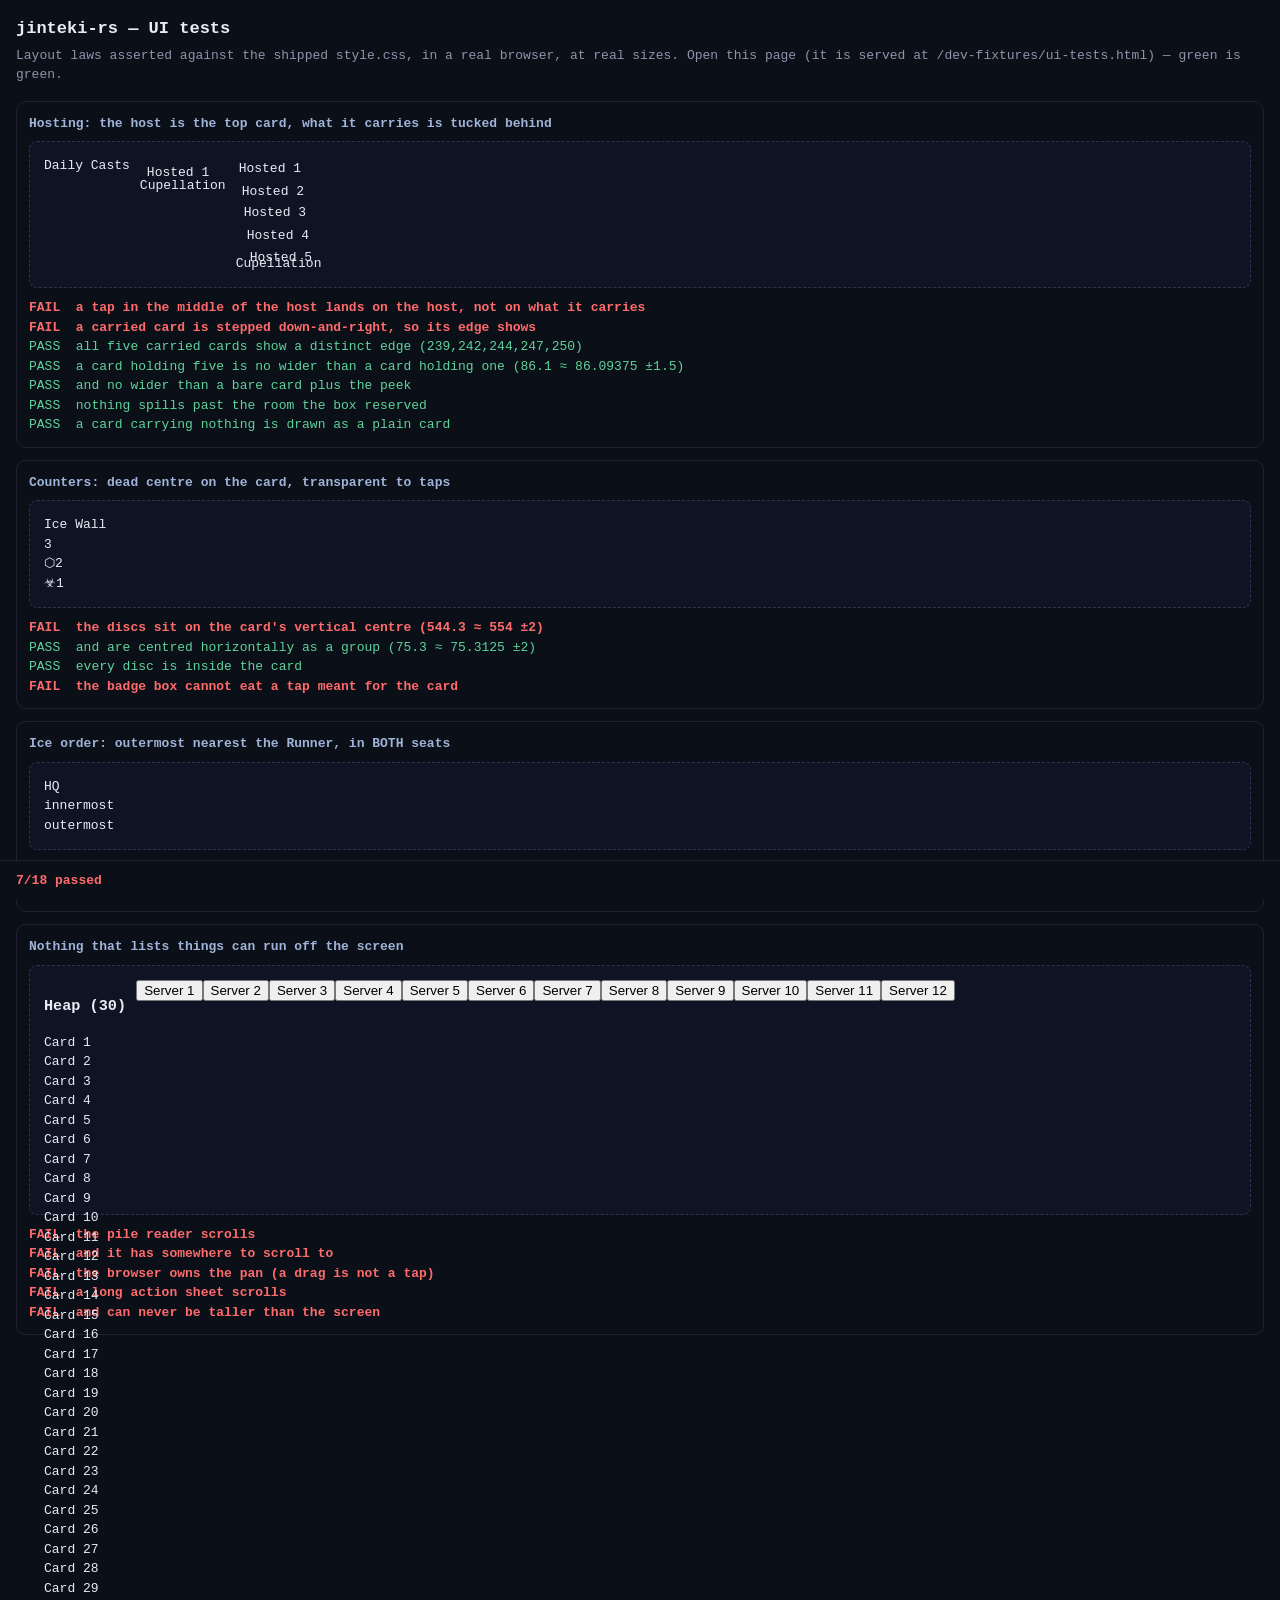
==== ui/dev-fixtures/ui-tests.html @ 5ee14957 "fix(ux): a hosted card is an Aura, and the UI gets tests that can fail HOSTING IS THE ATTACHMENT IDI" ====
<!doctype html>
<html lang="en">
<head>
<meta charset="utf-8">
<meta name="viewport" content="width=device-width, initial-scale=1">
<title>jinteki-rs — UI tests</title>
<!-- THE STYLESHEET UNDER TEST. Not a copy of it, not a description of it:
     the file the game ships, so a rule that changes changes this page. -->
<link rel="stylesheet" href="/style.css">
<style>
  body { font: 13px/1.5 ui-monospace, monospace; background: #0b0f18; color: #e8ecf5;
         margin: 0; padding: 16px 16px 60px; }
  h1 { font-size: 17px; margin: 0 0 4px; }
  .sub { color: #8b95ab; margin-bottom: 16px; }
  .case { border: 1px solid #223; border-radius: 10px; padding: 12px; margin: 12px 0; }
  .case h2 { font-size: 13px; margin: 0 0 8px; color: #9fb4d8; }
  .stage { position: relative; background: #0e1424; border: 1px dashed #2a3350;
           border-radius: 8px; padding: 14px; margin-bottom: 10px;
           display: flex; align-items: flex-start; gap: 10px; }
  .res { white-space: pre-wrap; }
  .pass { color: #5fd39b; } .fail { color: #ff6b6b; font-weight: 700; }
  #summary { position: fixed; left: 0; right: 0; bottom: 0; padding: 10px 16px;
             background: #0b0f18; border-top: 1px solid #223; font-weight: 700; }
</style>
</head>
<body>
<h1>jinteki-rs — UI tests</h1>
<div class="sub">Layout laws asserted against the shipped <code>style.css</code>, in a real
browser, at real sizes. Open this page (it is served at
<code>/dev-fixtures/ui-tests.html</code>) — green is green.</div>
<div id="cases"></div>
<div id="summary">running…</div>

<script>
/* ── the harness ────────────────────────────────────────────────────────
   Small on purpose. A UI law is a statement about GEOMETRY — what covers
   what, what is inside what, which way a stack runs — and the only honest
   way to check one is to lay the real markup out under the real stylesheet
   and measure it. No DOM stub can do that: a stub would be asserting my
   description of the CSS rather than the CSS. */
const results = [];
function suite(name, build, checks) {
  const wrap = document.createElement("div");
  wrap.className = "case";
  wrap.innerHTML = `<h2>${name}</h2><div class="stage"></div><div class="res"></div>`;
  document.getElementById("cases").appendChild(wrap);
  const stage = wrap.querySelector(".stage");
  const ctx = build(stage) || {};
  const out = [];
  const t = {
    ok(cond, msg) {
      results.push(!!cond);
      out.push(`${cond ? "PASS" : "FAIL"}  ${msg}`);
    },
    near(a, b, tol, msg) { t.ok(Math.abs(a - b) <= tol, `${msg} (${a.toFixed(1)} ≈ ${b} ±${tol})`); },
  };
  try { checks(t, ctx, stage); } catch (e) { t.ok(false, "threw: " + e.message); }
  wrap.querySelector(".res").innerHTML = out
    .map((l) => `<div class="${l.startsWith("PASS") ? "pass" : "fail"}">${l}</div>`).join("");
}
const rect = (e) => e.getBoundingClientRect();
const card = (cls, name) => {
  const d = document.createElement("div");
  d.className = "card" + (cls ? " " + cls : "");
  d.innerHTML = `<div class="cname">${name || "Card"}</div>`;
  return d;
};

/* ── 1. A card carrying cards is ONE footprint (CR 1.13.1) ───────────── */
suite("Hosting: the host is the top card, what it carries is tucked behind", (stage) => {
  const mk = (n) => {
    const box = document.createElement("div");
    box.className = "hosting";
    const stack = document.createElement("div");
    stack.className = "host-stack";
    const step = Math.min(7, 14 / n);
    for (let i = 0; i < n; i++) {
      const k = card("", "Hosted " + (i + 1));
      const d = Math.round((i + 1) * step);
      k.style.transform = `translate(${d}px, ${d}px)`;
      stack.appendChild(k);
    }
    box.appendChild(stack);
    box.appendChild(card("", "Cupellation"));
    box.style.setProperty("--peek", "14px");
    stage.appendChild(box);
    return box;
  };
  const bare = card("", "Daily Casts");
  stage.appendChild(bare);
  return { one: mk(1), five: mk(5), bare };
}, (t, c) => {
  const host = (box) => box.querySelector(":scope > .card");
  const kids = (box) => [...box.querySelectorAll(".host-stack .card")];

  // THE HOST IS THE TOP CARD — asserted the way a finger asks it, by
  // hit-testing the middle of the host. A z-index comparison would not do:
  // the carried cards inherit `auto` inside their own stacking context, so
  // the numbers say nothing about what a tap actually lands on.
  const h = rect(host(c.five)), k0 = rect(kids(c.five)[0]);
  const hit = document.elementFromPoint(h.x + h.width / 2, h.y + h.height / 2);
  t.ok(hit === host(c.five) || host(c.five).contains(hit),
    "a tap in the middle of the host lands on the host, not on what it carries");
  t.ok(k0.x > h.x && k0.y > h.y, "a carried card is stepped down-and-right, so its edge shows");

  // Every carried card shows an edge — none is perfectly hidden by another.
  const xs = kids(c.five).map((e) => Math.round(rect(e).x));
  t.ok(new Set(xs).size === xs.length, `all five carried cards show a distinct edge (${xs.join(",")})`);

  // ONE FOOTPRINT: five carried cards take no more room than one.
  const w1 = rect(c.one).width + parseFloat(getComputedStyle(c.one).marginRight);
  const w5 = rect(c.five).width + parseFloat(getComputedStyle(c.five).marginRight);
  t.near(w5, w1, 1.5, "a card holding five is no wider than a card holding one");
  t.ok(w5 <= rect(c.bare).width + 16, "and no wider than a bare card plus the peek");

  // The carried cards stay INSIDE the reserved box: nothing spills onto a
  // neighbour, which is what made the rig a wall of cards.
  const box = rect(c.five);
  const spill = kids(c.five).some((e) => rect(e).right > box.right + 15 || rect(e).bottom > box.bottom + 15);
  t.ok(!spill, "nothing spills past the room the box reserved");

  // A card carrying nothing gets no box at all.
  t.ok(!c.bare.closest(".hosting"), "a card carrying nothing is drawn as a plain card");
});

/* ── 2. Counters sit dead centre, and cannot eat a tap ───────────────── */
suite("Counters: dead centre on the card, transparent to taps", (stage) => {
  const c = card("", "Ice Wall");
  c.innerHTML += `<div class="badges tight">
    <div class="badge adv">3</div><div class="badge cred">⬡2</div><div class="badge vir">☣1</div></div>`;
  stage.appendChild(c);
  return { c };
}, (t, ctx) => {
  const cr = rect(ctx.c);
  const discs = [...ctx.c.querySelectorAll(".badge")].map(rect);
  const cx = cr.x + cr.width / 2, cy = cr.y + cr.height / 2;
  const mid = discs.map((d) => d.y + d.height / 2);
  t.near(Math.min(...mid), cy, 2, "the discs sit on the card's vertical centre");
  const spanL = Math.min(...discs.map((d) => d.x)), spanR = Math.max(...discs.map((d) => d.right));
  t.near((spanL + spanR) / 2, cx, 2, "and are centred horizontally as a group");
  t.ok(discs.every((d) => d.x >= cr.x && d.right <= cr.right && d.y >= cr.y && d.bottom <= cr.bottom),
    "every disc is inside the card");
  t.ok(getComputedStyle(ctx.c.querySelector(".badges")).pointerEvents === "none",
    "the badge box cannot eat a tap meant for the card");
});

/* ── 3. The ice stack turns around with its seat ─────────────────────── */
suite("Ice order: outermost nearest the Runner, in BOTH seats", (stage) => {
  const board = document.createElement("div");
  board.id = "board-probe";
  const srv = document.createElement("div");
  srv.className = "server";
  srv.innerHTML = `<div class="sname">HQ</div><div class="ice-stack">
    <div class="ice-sliver">innermost</div><div class="ice-sliver">outermost</div></div>`;
  board.appendChild(srv);
  stage.appendChild(board);
  return { board, stack: srv.querySelector(".ice-stack") };
}, (t, c) => {
  // The rules the real board carries, applied to the probe by hand: the
  // page cannot host a second #board, so the two class hooks are asserted
  // through the same selectors the stylesheet writes.
  c.board.className = "";
  const runnerSeat = getComputedStyle(c.stack).flexDirection;
  const real = document.createElement("div");
  real.id = "board"; real.className = "flipped"; real.style.display = "none";
  const clone = c.stack.parentElement.cloneNode(true);
  real.appendChild(clone);
  document.body.appendChild(real);
  const corpSeat = getComputedStyle(clone.querySelector(".ice-stack")).flexDirection;
  real.remove();
  t.ok(runnerSeat === "column", `the Runner's seat runs innermost-first (${runnerSeat})`);
  t.ok(corpSeat === "column-reverse", `the Corp's seat turns it around (${corpSeat})`);
});

/* ── 4. Readers and sheets are bounded and scrollable ────────────────── */
suite("Nothing that lists things can run off the screen", (stage) => {
  const ov = document.createElement("div");
  ov.className = "zoom-overlay"; ov.style.position = "relative"; ov.style.inset = "auto";
  ov.style.height = "220px";
  const pile = document.createElement("div");
  pile.className = "zoom-card pile";
  pile.innerHTML = "<h3>Heap (30)</h3>" +
    Array.from({ length: 30 }, (_, i) => `<div class="pilerow"><span class="pilename">Card ${i + 1}</span></div>`).join("");
  ov.appendChild(pile);
  stage.appendChild(ov);
  const sheet = document.createElement("div");
  sheet.className = "action-sheet"; sheet.style.position = "relative";
  sheet.innerHTML = Array.from({ length: 12 }, (_, i) => `<button class="chip">Server ${i + 1}</button>`).join("");
  stage.appendChild(sheet);
  return { pile, sheet };
}, (t, c) => {
  t.ok(getComputedStyle(c.pile).overflowY === "auto", "the pile reader scrolls");
  t.ok(c.pile.scrollHeight > c.pile.clientHeight, "and it has somewhere to scroll to");
  t.ok(getComputedStyle(c.pile).touchAction === "pan-y", "the browser owns the pan (a drag is not a tap)");
  t.ok(getComputedStyle(c.sheet).overflowY === "auto", "a long action sheet scrolls");
  t.ok(parseFloat(getComputedStyle(c.sheet).maxHeight) <= window.innerHeight,
    "and can never be taller than the screen");
});

const passed = results.filter(Boolean).length;
const el = document.getElementById("summary");
el.textContent = `${passed}/${results.length} passed`;
el.className = passed === results.length ? "pass" : "fail";
</script>
</body>
</html>
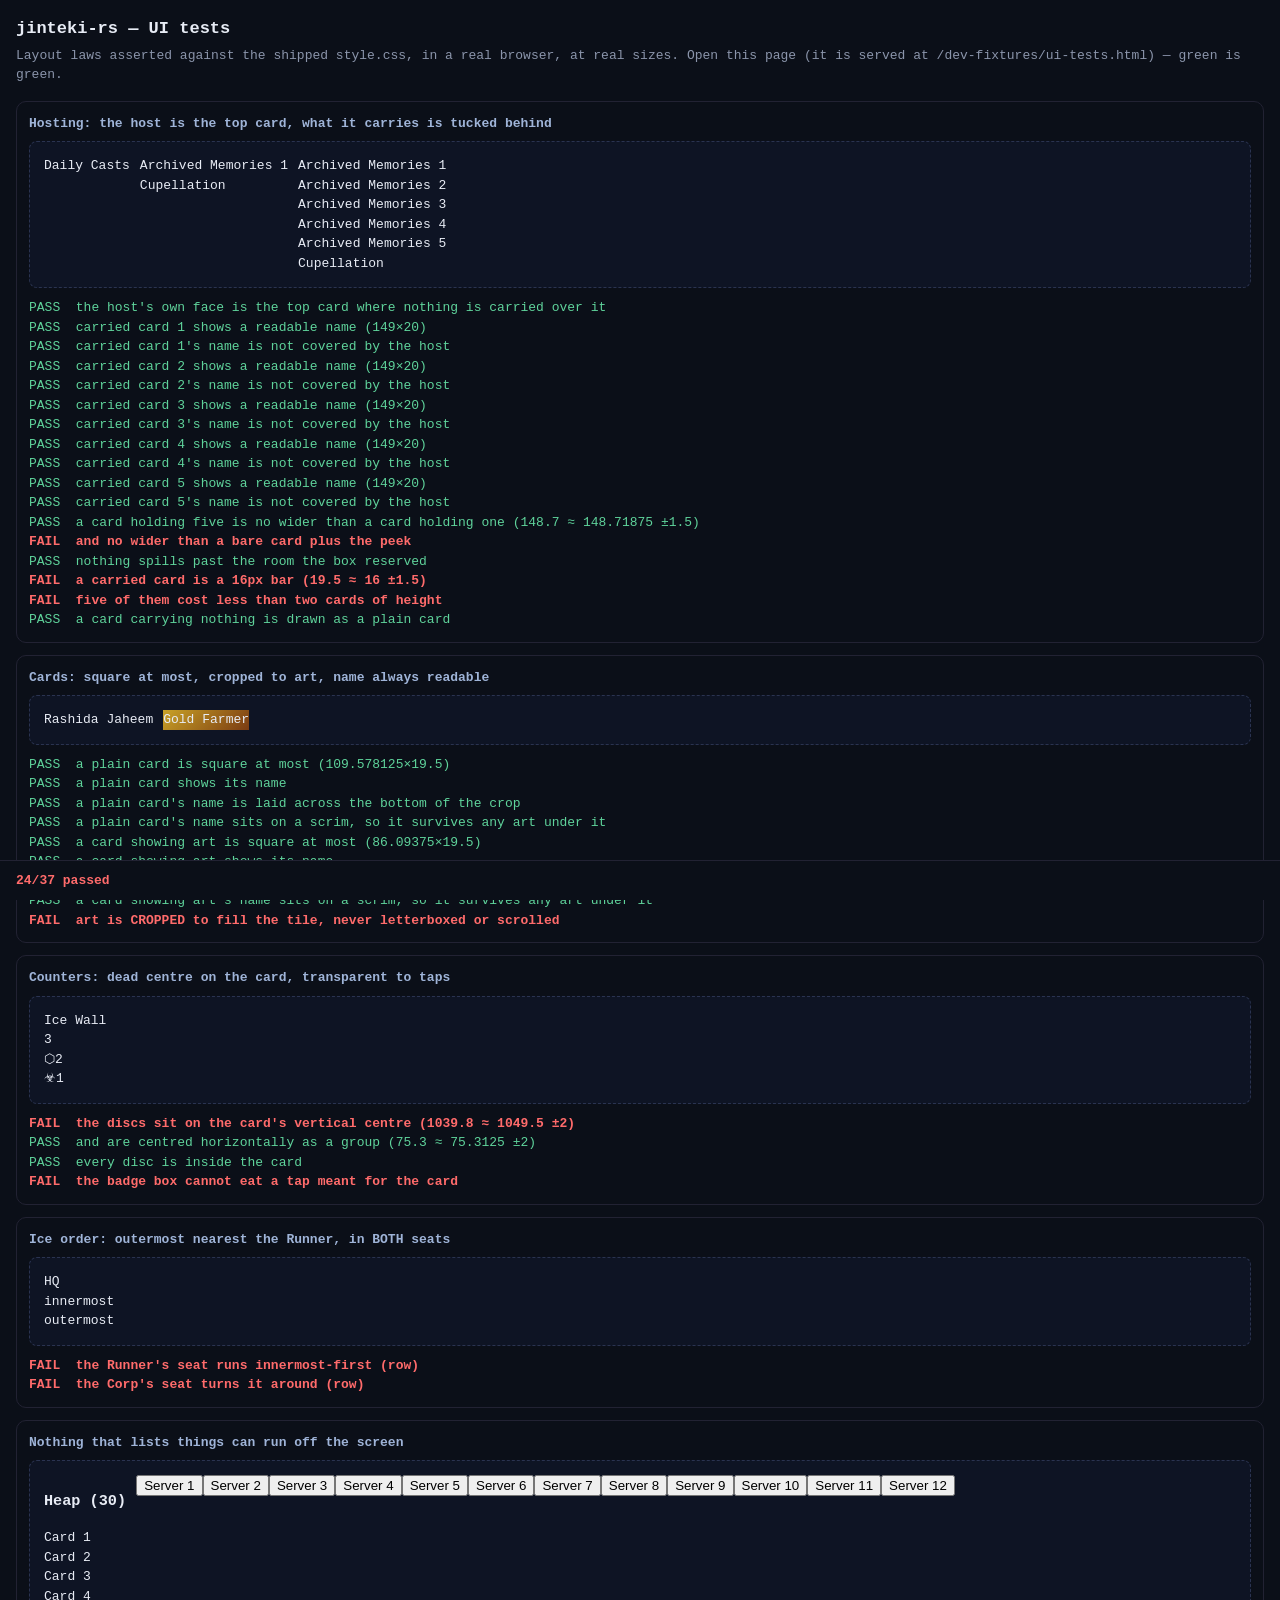
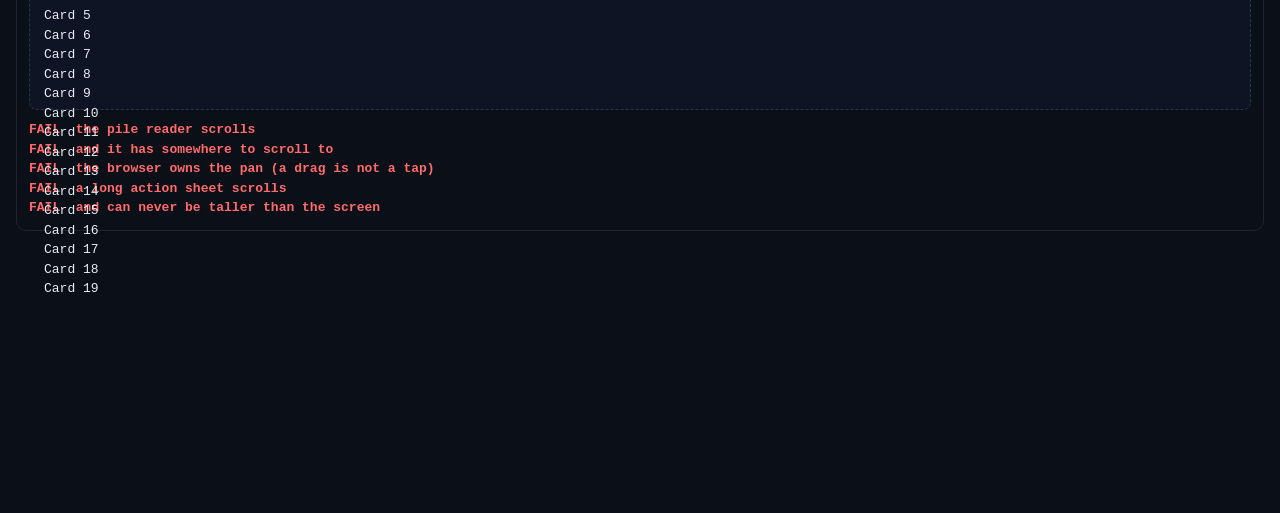
==== commit f843fb4a: "fix(ux): a tabled card is a square of art with its name on it THE PORTRAIT CARD IS THE SHAPE A CARD " ====
--- a/ui/dev-fixtures/ui-tests.html
+++ b/ui/dev-fixtures/ui-tests.html
@@ -5,11 +5,25 @@
 <meta name="viewport" content="width=device-width, initial-scale=1">
 <title>jinteki-rs — UI tests</title>
 <!-- THE STYLESHEET UNDER TEST. Not a copy of it, not a description of it:
-     the file the game ships, so a rule that changes changes this page. -->
-<link rel="stylesheet" href="/style.css">
+     the file the game ships, so a rule that changes changes this page.
+
+     CACHE-BUSTED, because the first time this page was opened in anger it
+     was scored against a stylesheet from an earlier deploy and reported
+     7/18 for rules that were already right: a test that can be served a
+     stale subject is a test that reports on the wrong thing. -->
+<script>
+  document.write('<link rel="stylesheet" href="/style.css?bust=' + Date.now() + '">');
+</script>
 <style>
+  /* THE PAGE SCROLLS. The stylesheet under test is the GAME's, and the game
+     deliberately pins `html, body { overflow: hidden }` — a board must never
+     scroll under a player's thumb. A test page is not a board: it is a long
+     document, and inheriting that rule made everything past the first screen
+     unreachable. Overridden loudly, and only here. */
+  html, body { overflow: auto !important; height: auto !important;
+               position: static !important; }
   body { font: 13px/1.5 ui-monospace, monospace; background: #0b0f18; color: #e8ecf5;
-         margin: 0; padding: 16px 16px 60px; }
+         margin: 0; padding: 16px 16px 60px; -webkit-overflow-scrolling: touch; }
   h1 { font-size: 17px; margin: 0 0 4px; }
   .sub { color: #8b95ab; margin-bottom: 16px; }
   .case { border: 1px solid #223; border-radius: 10px; padding: 12px; margin: 12px 0; }
@@ -39,7 +53,9 @@
    and measure it. No DOM stub can do that: a stub would be asserting my
    description of the CSS rather than the CSS. */
 const results = [];
-function suite(name, build, checks) {
+const suites = [];
+function suite(name, build, checks) { suites.push([name, build, checks]); }
+function runSuite(name, build, checks) {
   const wrap = document.createElement("div");
   wrap.className = "case";
   wrap.innerHTML = `<h2>${name}</h2><div class="stage"></div><div class="res"></div>`;
@@ -73,16 +89,12 @@
     box.className = "hosting";
     const stack = document.createElement("div");
     stack.className = "host-stack";
-    const step = Math.min(7, 14 / n);
-    for (let i = 0; i < n; i++) {
-      const k = card("", "Hosted " + (i + 1));
-      const d = Math.round((i + 1) * step);
-      k.style.transform = `translate(${d}px, ${d}px)`;
-      stack.appendChild(k);
-    }
+    const PEEK = 8, CHIP = 16, H = 64;
+    for (let i = 0; i < n; i++) stack.appendChild(card("", "Archived Memories " + (i + 1)));
     box.appendChild(stack);
     box.appendChild(card("", "Cupellation"));
-    box.style.setProperty("--peek", "14px");
+    const inside = Math.round(H * 0.66) - 2;
+    box.style.setProperty("--peek", Math.max(PEEK, n * (CHIP + 1) - inside + 2) + "px");
     stage.appendChild(box);
     return box;
   };
@@ -97,30 +109,78 @@
   // hit-testing the middle of the host. A z-index comparison would not do:
   // the carried cards inherit `auto` inside their own stacking context, so
   // the numbers say nothing about what a tap actually lands on.
-  const h = rect(host(c.five)), k0 = rect(kids(c.five)[0]);
-  const hit = document.elementFromPoint(h.x + h.width / 2, h.y + h.height / 2);
+  const h = rect(host(c.five));
+  const hit = document.elementFromPoint(h.x + h.width / 2, h.y + 4);
   t.ok(hit === host(c.five) || host(c.five).contains(hit),
-    "a tap in the middle of the host lands on the host, not on what it carries");
-  t.ok(k0.x > h.x && k0.y > h.y, "a carried card is stepped down-and-right, so its edge shows");
-
-  // Every carried card shows an edge — none is perfectly hidden by another.
-  const xs = kids(c.five).map((e) => Math.round(rect(e).x));
-  t.ok(new Set(xs).size === xs.length, `all five carried cards show a distinct edge (${xs.join(",")})`);
-
-  // ONE FOOTPRINT: five carried cards take no more room than one.
+    "the host's own face is the top card where nothing is carried over it");
+
+  // EVERY CARRIED CARD SAYS WHAT IT IS. The previous version of this test
+  // asked only whether an EDGE showed, and passed a layout where five
+  // carried cards were five anonymous slivers — you could see that something
+  // was there and never learn what. An edge is not an answer; a NAME is.
+  kids(c.five).forEach((k, i) => {
+    const name = k.querySelector(".cname");
+    const nr = rect(name), kr = rect(k);
+    const cs = getComputedStyle(name);
+    const visible = cs.visibility === "visible" && cs.display !== "none" &&
+      nr.width >= 24 && nr.height >= 7;
+    t.ok(visible, `carried card ${i + 1} shows a readable name (${Math.round(nr.width)}×${Math.round(nr.height)})`);
+    // …and shows it OVER the host, not behind it: the point on the board
+    // where that name is drawn must belong to that card.
+    const at = document.elementFromPoint(nr.x + nr.width / 2, nr.y + nr.height / 2);
+    t.ok(at === name || k.contains(at), `carried card ${i + 1}'s name is not covered by the host`);
+  });
+
+  // ONE COLUMN OF BOARD, whatever it is carrying: a host never grows WIDER,
+  // because the row it lives in is the axis that runs out first.
   const w1 = rect(c.one).width + parseFloat(getComputedStyle(c.one).marginRight);
   const w5 = rect(c.five).width + parseFloat(getComputedStyle(c.five).marginRight);
   t.near(w5, w1, 1.5, "a card holding five is no wider than a card holding one");
-  t.ok(w5 <= rect(c.bare).width + 16, "and no wider than a bare card plus the peek");
-
-  // The carried cards stay INSIDE the reserved box: nothing spills onto a
-  // neighbour, which is what made the rig a wall of cards.
-  const box = rect(c.five);
-  const spill = kids(c.five).some((e) => rect(e).right > box.right + 15 || rect(e).bottom > box.bottom + 15);
+  t.ok(w5 <= rect(c.bare).width + 12, "and no wider than a bare card plus the peek");
+
+  // What it carries stays inside the room the box RESERVED — the bars may
+  // run past the host's own square, but never onto the neighbour, because
+  // the margin was set aside for them before they were drawn.
+  const box = rect(c.five), mb = parseFloat(getComputedStyle(c.five).marginBottom);
+  const spill = kids(c.five).some((e) => rect(e).right > box.right + 1 || rect(e).bottom > box.bottom + mb + 1);
   t.ok(!spill, "nothing spills past the room the box reserved");
+
+  // A carried card is a BAR, not a card: one line tall, never a card's worth
+  // of board.
+  const kr = rect(kids(c.five)[0]);
+  t.near(kr.height, 16, 1.5, "a carried card is a 16px bar");
+  t.ok(kr.height * 5 < rect(host(c.five)).height * 1.6,
+    "five of them cost less than two cards of height");
 
   // A card carrying nothing gets no box at all.
   t.ok(!c.bare.closest(".hosting"), "a card carrying nothing is drawn as a plain card");
+});
+
+/* ── 1b. A tabled card is a square of art with its name on it ─────────── */
+suite("Cards: square at most, cropped to art, name always readable", (stage) => {
+  const plain = card("", "Rashida Jaheem");
+  const art = card("art", "Gold Farmer");
+  // A stand-in for the art: a flat colour is enough to prove the name is
+  // laid over something rather than replaced by it.
+  art.style.backgroundImage = "linear-gradient(135deg,#c9a227,#7a3b12)";
+  stage.appendChild(plain);
+  stage.appendChild(art);
+  return { plain, art };
+}, (t, c) => {
+  for (const [what, e] of [["a plain card", c.plain], ["a card showing art", c.art]]) {
+    const r = rect(e);
+    t.ok(r.height <= r.width + 0.5, `${what} is square at most (${r.width}×${r.height})`);
+    const name = e.querySelector(".cname");
+    const cs = getComputedStyle(name);
+    t.ok(cs.visibility === "visible" && cs.display !== "none", `${what} shows its name`);
+    const nr = rect(name);
+    t.ok(nr.width > r.width * 0.6 && nr.bottom <= r.bottom + 0.5,
+      `${what}'s name is laid across the bottom of the crop`);
+    t.ok(/gradient|rgba?\(/.test(cs.backgroundImage + cs.backgroundColor),
+      `${what}'s name sits on a scrim, so it survives any art under it`);
+  }
+  t.ok(getComputedStyle(c.art).backgroundSize === "cover",
+    "art is CROPPED to fill the tile, never letterboxed or scrolled");
 });
 
 /* ── 2. Counters sit dead centre, and cannot eat a tap ───────────────── */
@@ -197,10 +257,15 @@
     "and can never be taller than the screen");
 });
 
-const passed = results.filter(Boolean).length;
-const el = document.getElementById("summary");
-el.textContent = `${passed}/${results.length} passed`;
-el.className = passed === results.length ? "pass" : "fail";
+/* AFTER LOAD, never at parse time: the stylesheet is attached by script and
+   a measurement taken before it applies is a measurement of nothing. */
+window.addEventListener("load", () => {
+  suites.forEach(([n, b, c]) => runSuite(n, b, c));
+  const passed = results.filter(Boolean).length;
+  const el = document.getElementById("summary");
+  el.textContent = `${passed}/${results.length} passed`;
+  el.className = passed === results.length ? "pass" : "fail";
+});
 </script>
 </body>
 </html>
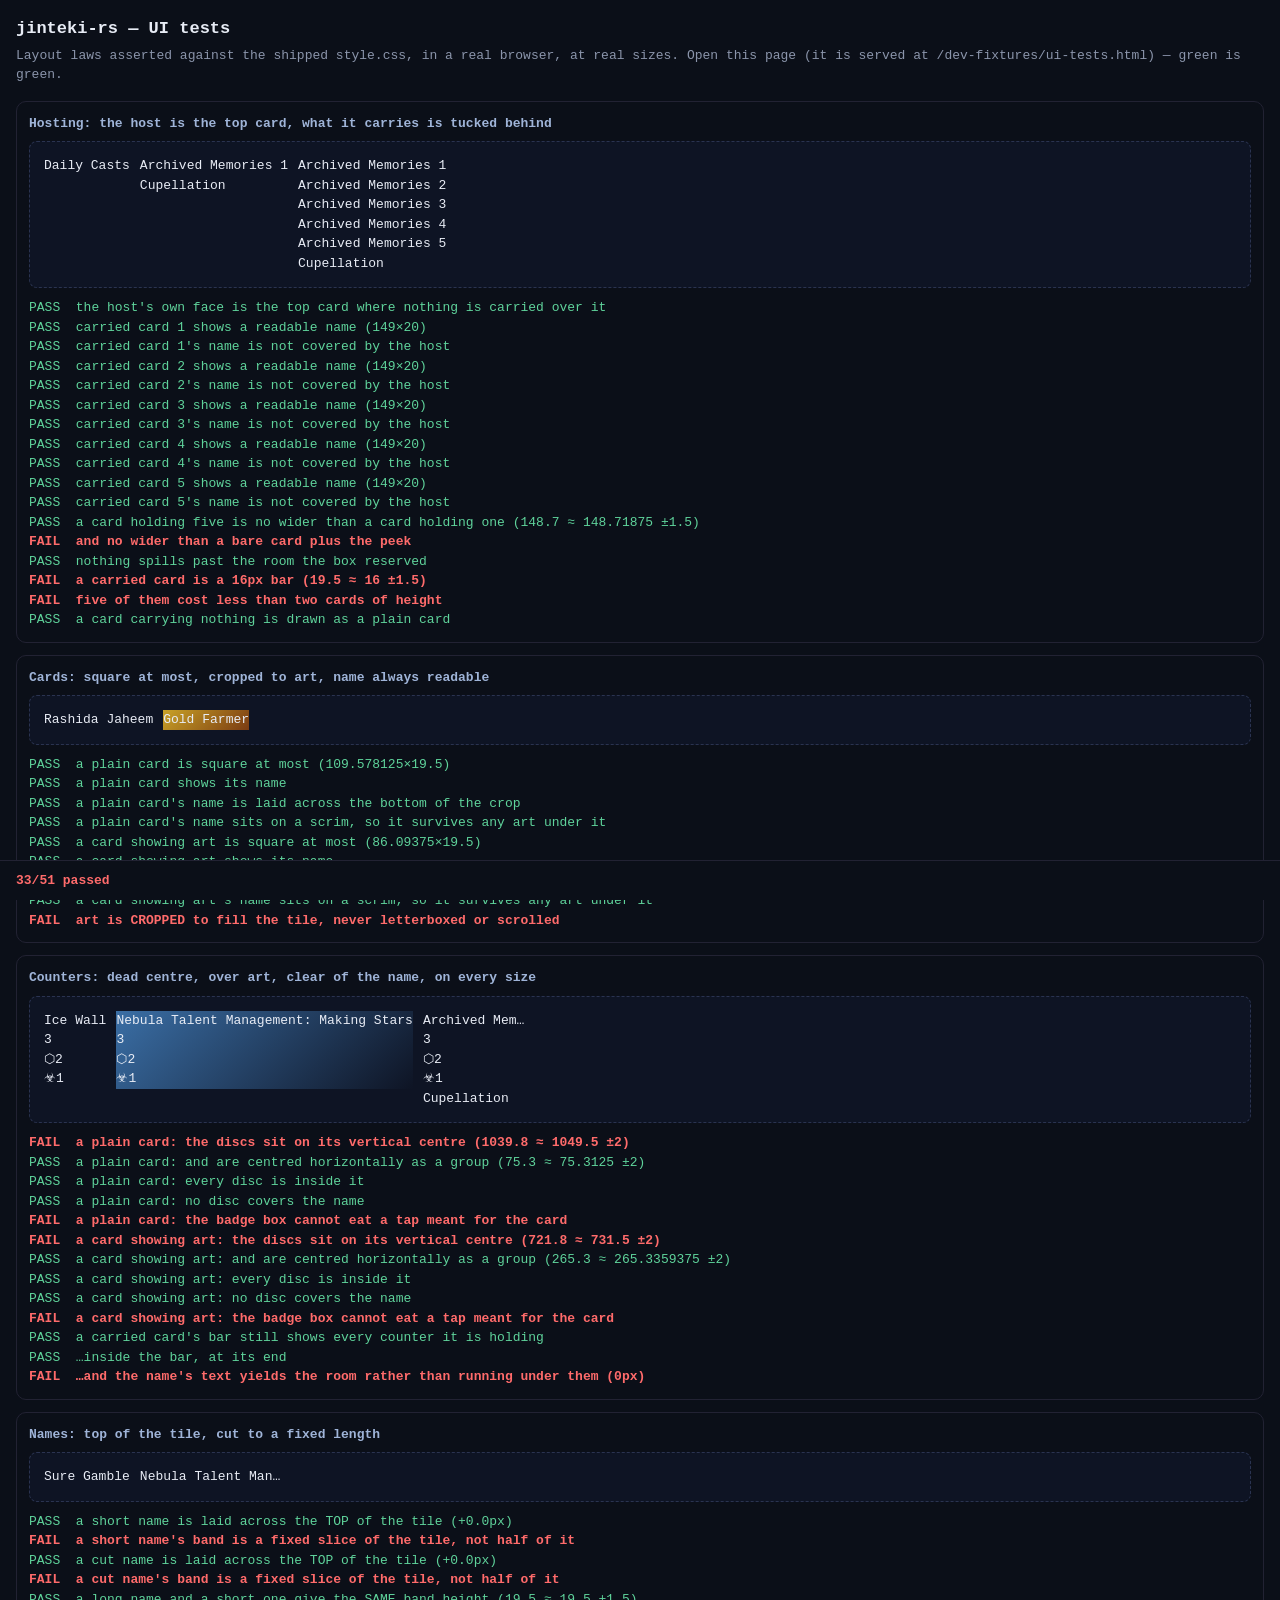
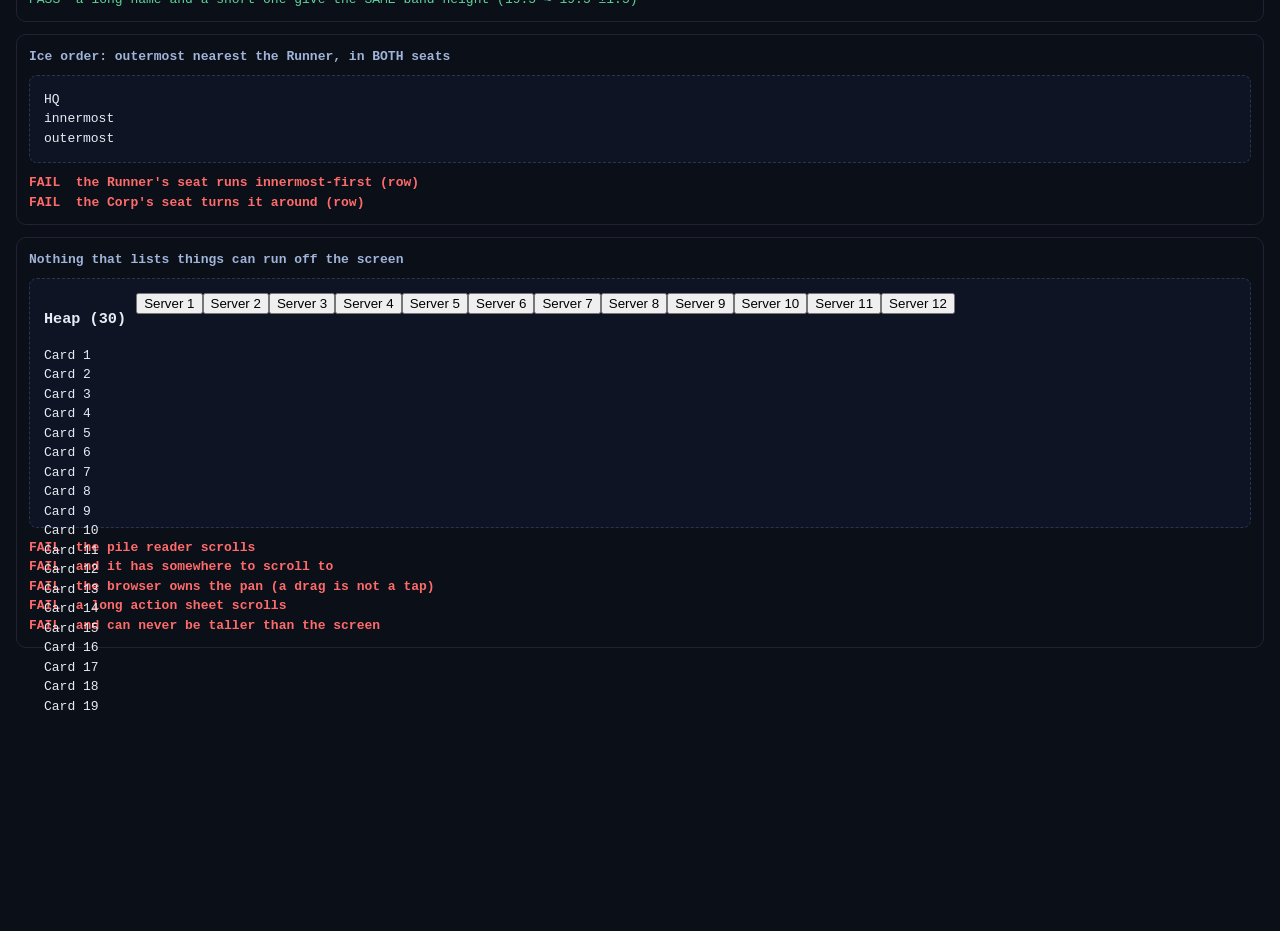
==== commit b9a9a07f: "fix(ux): the name goes on top and is cut to a fixed length, and counters survive every size THE NAME" ====
--- a/ui/dev-fixtures/ui-tests.html
+++ b/ui/dev-fixtures/ui-tests.html
@@ -75,6 +75,16 @@
     .map((l) => `<div class="${l.startsWith("PASS") ? "pass" : "fail"}">${l}</div>`).join("");
 }
 const rect = (e) => e.getBoundingClientRect();
+/* WHAT IS ACTUALLY DRAWN AT THIS POINT. `elementFromPoint` speaks viewport
+   coordinates and answers `null` for anything scrolled off screen — which,
+   on a page long enough to need scrolling, silently turned every hit-test
+   into a failure that looked like a layout bug. Scroll the subject into view
+   first, then ask. */
+function drawnAt(el, dx, dy) {
+  el.scrollIntoView({ block: "center", inline: "nearest" });
+  const r = el.getBoundingClientRect();
+  return document.elementFromPoint(r.x + dx, r.y + dy);
+}
 const card = (cls, name) => {
   const d = document.createElement("div");
   d.className = "card" + (cls ? " " + cls : "");
@@ -184,24 +194,73 @@
 });
 
 /* ── 2. Counters sit dead centre, and cannot eat a tap ───────────────── */
-suite("Counters: dead centre on the card, transparent to taps", (stage) => {
-  const c = card("", "Ice Wall");
-  c.innerHTML += `<div class="badges tight">
-    <div class="badge adv">3</div><div class="badge cred">⬡2</div><div class="badge vir">☣1</div></div>`;
-  stage.appendChild(c);
-  return { c };
+const BADGES = `<div class="badges tight">
+  <div class="badge adv">3</div><div class="badge cred">⬡2</div><div class="badge vir">☣1</div></div>`;
+suite("Counters: dead centre, over art, clear of the name, on every size", (stage) => {
+  const plain = card("", "Ice Wall");
+  plain.innerHTML += BADGES;
+  const art = card("art", "Nebula Talent Management: Making Stars");
+  art.style.backgroundImage = "linear-gradient(135deg,#3a6ea5,#0e1424)";
+  art.innerHTML += BADGES;
+  // The deepest truncation the board draws: a carried card's bar.
+  const box = document.createElement("div"); box.className = "hosting";
+  const stack = document.createElement("div"); stack.className = "host-stack";
+  const bar = card("", "Archived Mem…");
+  bar.innerHTML += BADGES;
+  bar.style.setProperty("--namepad", 3 * 12 + 4 + "px");   // what `hostBox` sets
+  stack.appendChild(bar);
+  box.appendChild(stack); box.appendChild(card("", "Cupellation"));
+  stage.appendChild(plain); stage.appendChild(art); stage.appendChild(box);
+  return { plain, art, bar };
 }, (t, ctx) => {
-  const cr = rect(ctx.c);
-  const discs = [...ctx.c.querySelectorAll(".badge")].map(rect);
-  const cx = cr.x + cr.width / 2, cy = cr.y + cr.height / 2;
-  const mid = discs.map((d) => d.y + d.height / 2);
-  t.near(Math.min(...mid), cy, 2, "the discs sit on the card's vertical centre");
-  const spanL = Math.min(...discs.map((d) => d.x)), spanR = Math.max(...discs.map((d) => d.right));
-  t.near((spanL + spanR) / 2, cx, 2, "and are centred horizontally as a group");
-  t.ok(discs.every((d) => d.x >= cr.x && d.right <= cr.right && d.y >= cr.y && d.bottom <= cr.bottom),
-    "every disc is inside the card");
-  t.ok(getComputedStyle(ctx.c.querySelector(".badges")).pointerEvents === "none",
-    "the badge box cannot eat a tap meant for the card");
+  for (const [what, e] of [["a plain card", ctx.plain], ["a card showing art", ctx.art]]) {
+    const cr = rect(e);
+    const discs = [...e.querySelectorAll(".badge")].map(rect);
+    const cx = cr.x + cr.width / 2, cy = cr.y + cr.height / 2;
+    t.near(discs[0].y + discs[0].height / 2, cy, 2, `${what}: the discs sit on its vertical centre`);
+    const spanL = Math.min(...discs.map((d) => d.x)), spanR = Math.max(...discs.map((d) => d.right));
+    t.near((spanL + spanR) / 2, cx, 2, `${what}: and are centred horizontally as a group`);
+    t.ok(discs.every((d) => d.x >= cr.x && d.right <= cr.right && d.y >= cr.y && d.bottom <= cr.bottom),
+      `${what}: every disc is inside it`);
+    // The two things that must both be readable at once, asserted the way a
+    // player reads them: hit-test the name, hit-test a disc.
+    const nameEl = e.querySelector(".cname");
+    const atName = drawnAt(nameEl, 6, 4);
+    t.ok(nameEl.contains(atName) || atName === nameEl, `${what}: no disc covers the name`);
+    t.ok(getComputedStyle(e.querySelector(".badges")).pointerEvents === "none",
+      `${what}: the badge box cannot eat a tap meant for the card`);
+  }
+  // …and on the bar, where they used to be dropped outright.
+  const br = rect(ctx.bar), bd = [...ctx.bar.querySelectorAll(".badge")].map(rect);
+  t.ok(bd.length === 3 && bd.every((d) => d.width > 4 && d.height > 4),
+    "a carried card's bar still shows every counter it is holding");
+  t.ok(bd.every((d) => d.right <= br.right + 0.5 && d.y >= br.y - 0.5 && d.bottom <= br.bottom + 0.5),
+    "…inside the bar, at its end");
+  // The name yields the room: its box still spans the bar (it is the scrim),
+  // but its TEXT stops short of the discs, which is what padding buys.
+  const pad = parseFloat(getComputedStyle(ctx.bar.querySelector(".cname")).paddingRight);
+  t.ok(pad >= Math.max(...bd.map((d) => d.right)) - Math.min(...bd.map((d) => d.x)),
+    `…and the name's text yields the room rather than running under them (${pad}px)`);
+});
+
+/* ── 2b. The name is at the top, and a fixed length ──────────────────── */
+suite("Names: top of the tile, cut to a fixed length", (stage) => {
+  const short = card("", "Sure Gamble");
+  const long = card("", "Nebula Talent Man…");   // what `tileName` produces
+  stage.appendChild(short); stage.appendChild(long);
+  return { short, long };
+}, (t, c) => {
+  for (const [what, e] of [["a short name", c.short], ["a cut name", c.long]]) {
+    const cr = rect(e), nr = rect(e.querySelector(".cname"));
+    // Inside the border, not outside it: an absolutely-positioned `top: 0`
+    // is the top of the padding box, so the card's own 1.5px border is the
+    // whole of the difference.
+    t.ok(nr.y - cr.y <= 3, `${what} is laid across the TOP of the tile (+${(nr.y - cr.y).toFixed(1)}px)`);
+    t.ok(nr.height <= cr.height * 0.42, `${what}'s band is a fixed slice of the tile, not half of it`);
+  }
+  t.near(rect(c.short.querySelector(".cname")).height,
+    rect(c.long.querySelector(".cname")).height, 1.5,
+    "a long name and a short one give the SAME band height");
 });
 
 /* ── 3. The ice stack turns around with its seat ─────────────────────── */
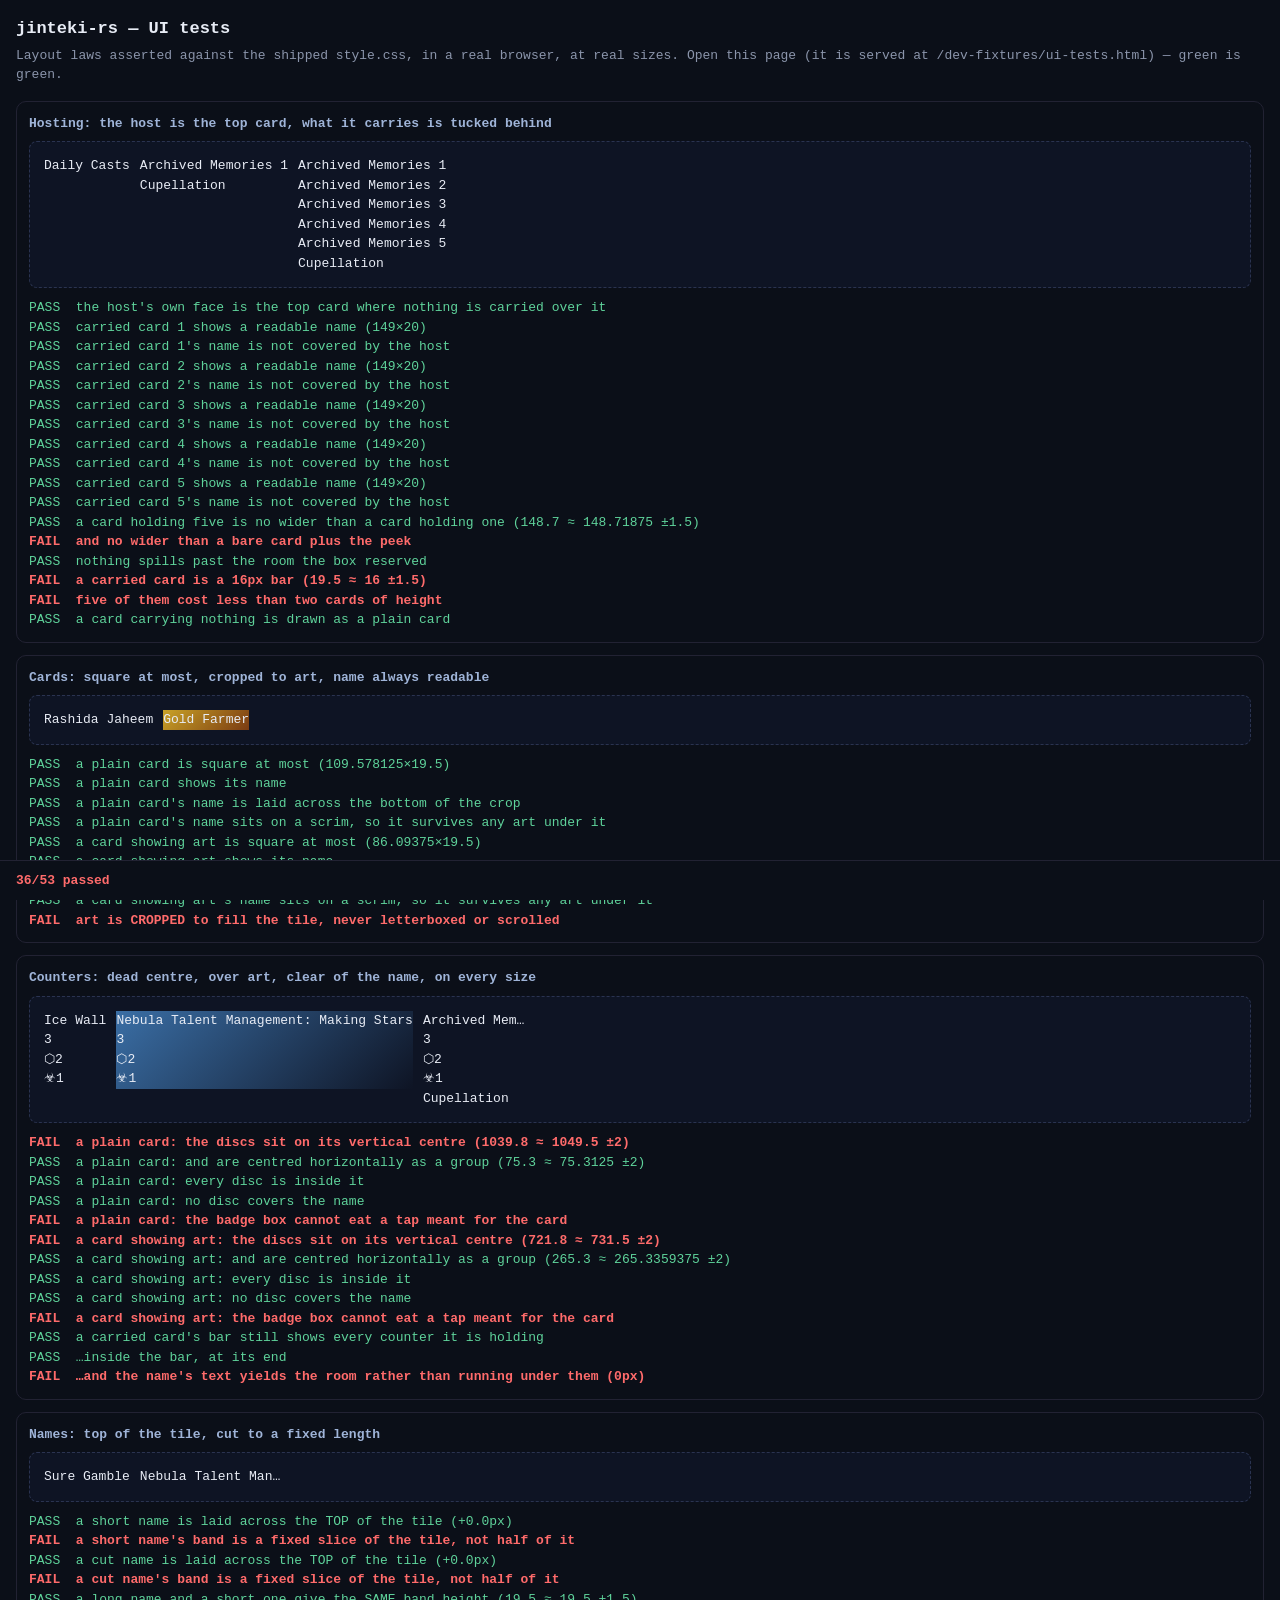
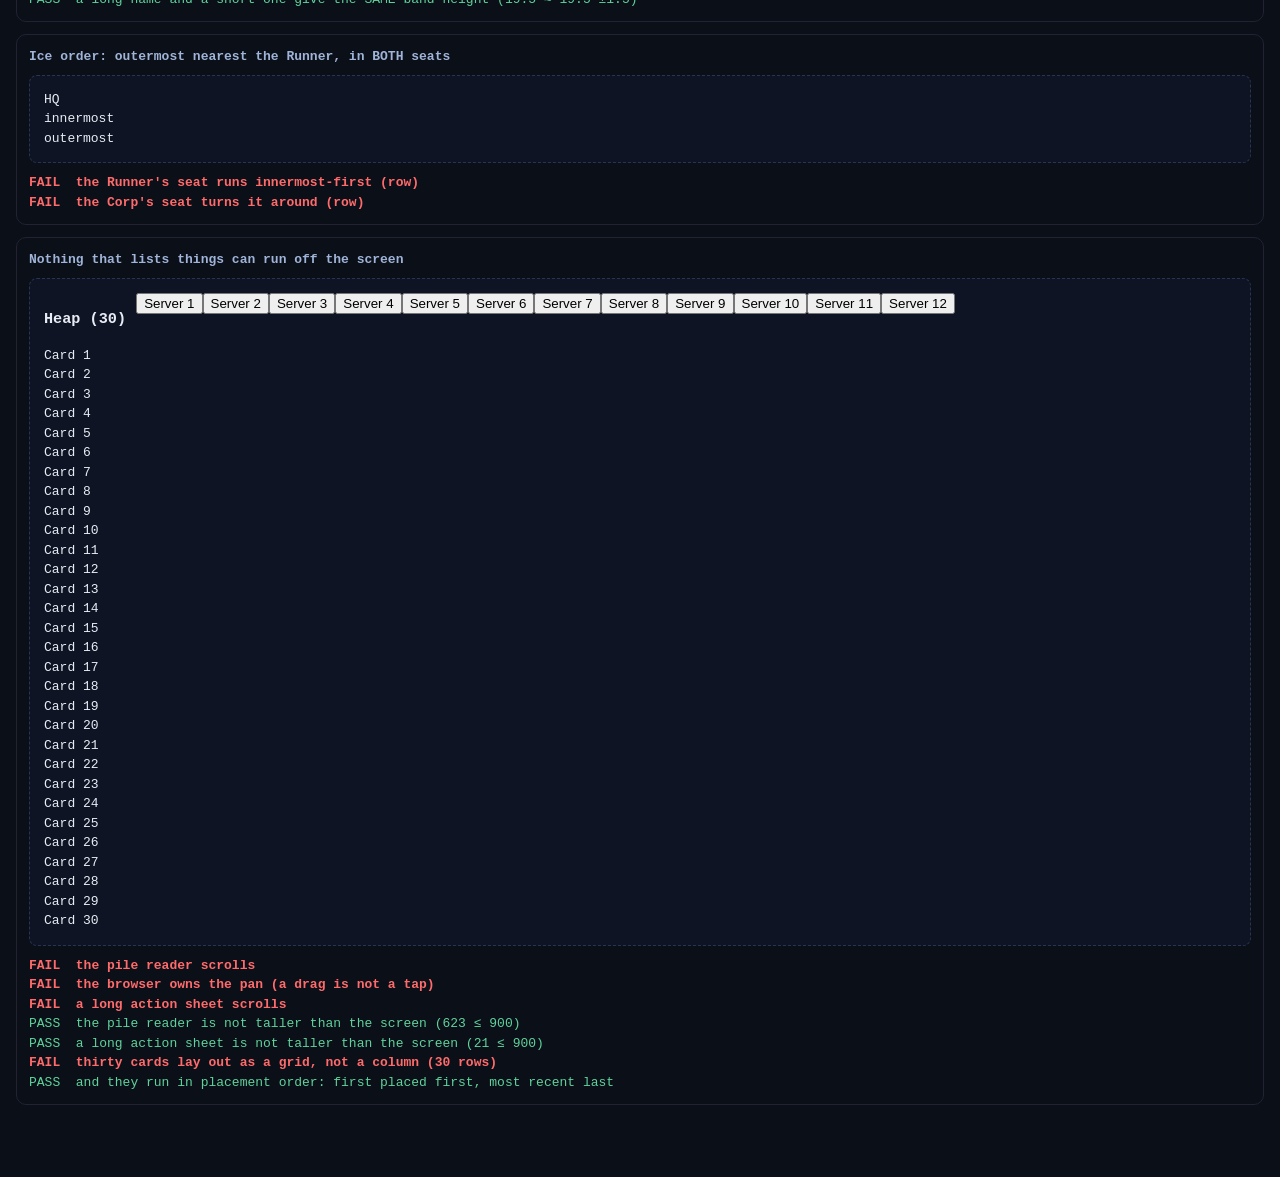
==== commit 7caef57a: "fix(ux): a pile is a grid of cards in the order they were placed A PILE WAS A LIST — one row per car" ====
--- a/ui/dev-fixtures/ui-tests.html
+++ b/ui/dev-fixtures/ui-tests.html
@@ -295,25 +295,41 @@
 suite("Nothing that lists things can run off the screen", (stage) => {
   const ov = document.createElement("div");
   ov.className = "zoom-overlay"; ov.style.position = "relative"; ov.style.inset = "auto";
-  ov.style.height = "220px";
   const pile = document.createElement("div");
   pile.className = "zoom-card pile";
-  pile.innerHTML = "<h3>Heap (30)</h3>" +
-    Array.from({ length: 30 }, (_, i) => `<div class="pilerow"><span class="pilename">Card ${i + 1}</span></div>`).join("");
+  const grid = `<div class="pilegrid">` +
+    Array.from({ length: 30 }, (_, i) => `<div class="pilecell">${
+      `<div class="card"><div class="cname">Card ${i + 1}</div></div>`}</div>`).join("") + `</div>`;
+  pile.innerHTML = "<h3>Heap (30)</h3>" + grid;
   ov.appendChild(pile);
   stage.appendChild(ov);
   const sheet = document.createElement("div");
   sheet.className = "action-sheet"; sheet.style.position = "relative";
   sheet.innerHTML = Array.from({ length: 12 }, (_, i) => `<button class="chip">Server ${i + 1}</button>`).join("");
   stage.appendChild(sheet);
-  return { pile, sheet };
+  return { pile, sheet, grid: pile.querySelector(".pilegrid") };
 }, (t, c) => {
   t.ok(getComputedStyle(c.pile).overflowY === "auto", "the pile reader scrolls");
-  t.ok(c.pile.scrollHeight > c.pile.clientHeight, "and it has somewhere to scroll to");
   t.ok(getComputedStyle(c.pile).touchAction === "pan-y", "the browser owns the pan (a drag is not a tap)");
   t.ok(getComputedStyle(c.sheet).overflowY === "auto", "a long action sheet scrolls");
-  t.ok(parseFloat(getComputedStyle(c.sheet).maxHeight) <= window.innerHeight,
-    "and can never be taller than the screen");
+
+  // MEASURED, NOT DECLARED. This used to read `max-height` off the computed
+  // style and call that "never taller than the screen" — a property is not a
+  // box, and the assertion passed while the thing on screen ran off the
+  // bottom of it. Both are now asked the only question that matters: how
+  // tall are you, actually?
+  for (const [what, e] of [["the pile reader", c.pile], ["a long action sheet", c.sheet]]) {
+    t.ok(rect(e).height <= window.innerHeight,
+      `${what} is not taller than the screen (${Math.round(rect(e).height)} ≤ ${window.innerHeight})`);
+  }
+
+  // A PILE IS A GRID, not a column: thirty cards must not be thirty rows.
+  const cells = [...c.grid.querySelectorAll(".pilecell")].map(rect);
+  const rows = new Set(cells.map((r) => Math.round(r.y)));
+  t.ok(cells.length === 30 && rows.size < 30 / 2,
+    `thirty cards lay out as a grid, not a column (${rows.size} rows)`);
+  t.ok(cells[0].y < cells[cells.length - 1].y || cells[0].x < cells[cells.length - 1].x,
+    "and they run in placement order: first placed first, most recent last");
 });
 
 /* AFTER LOAD, never at parse time: the stylesheet is attached by script and
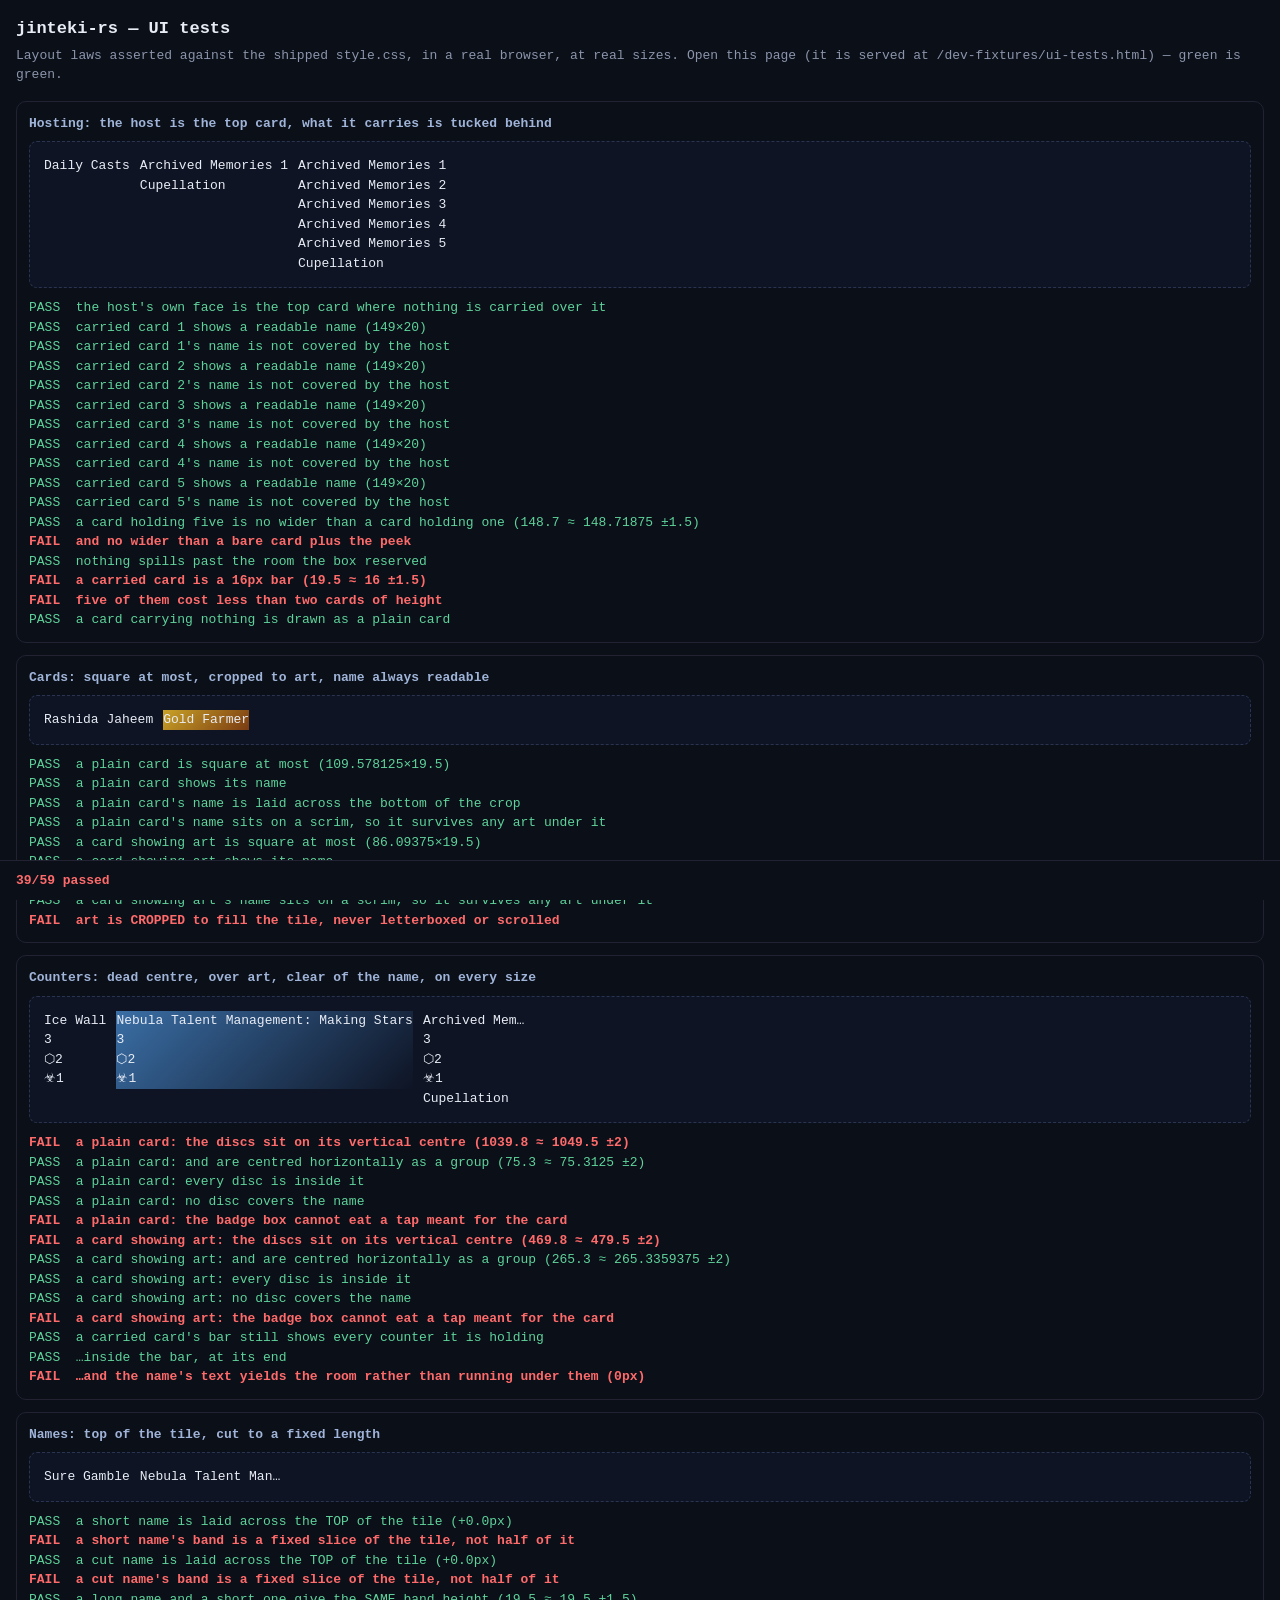
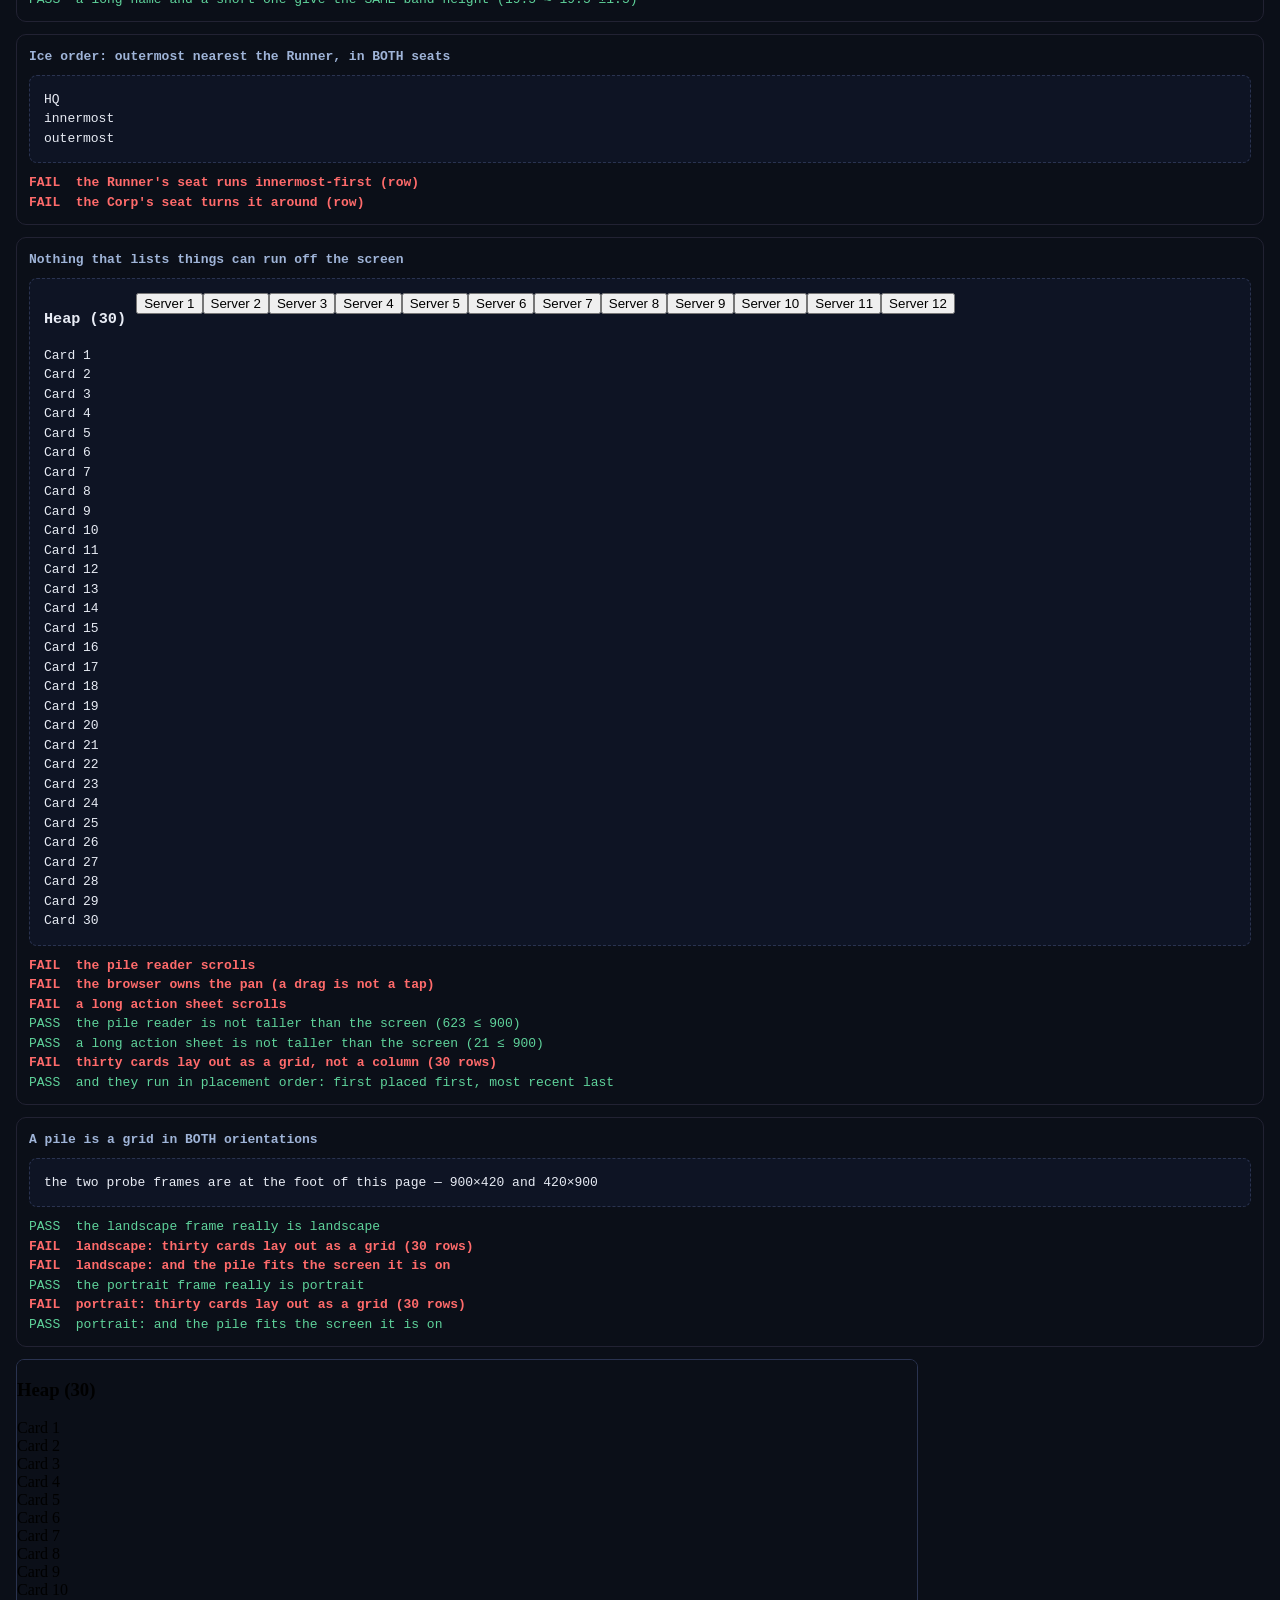
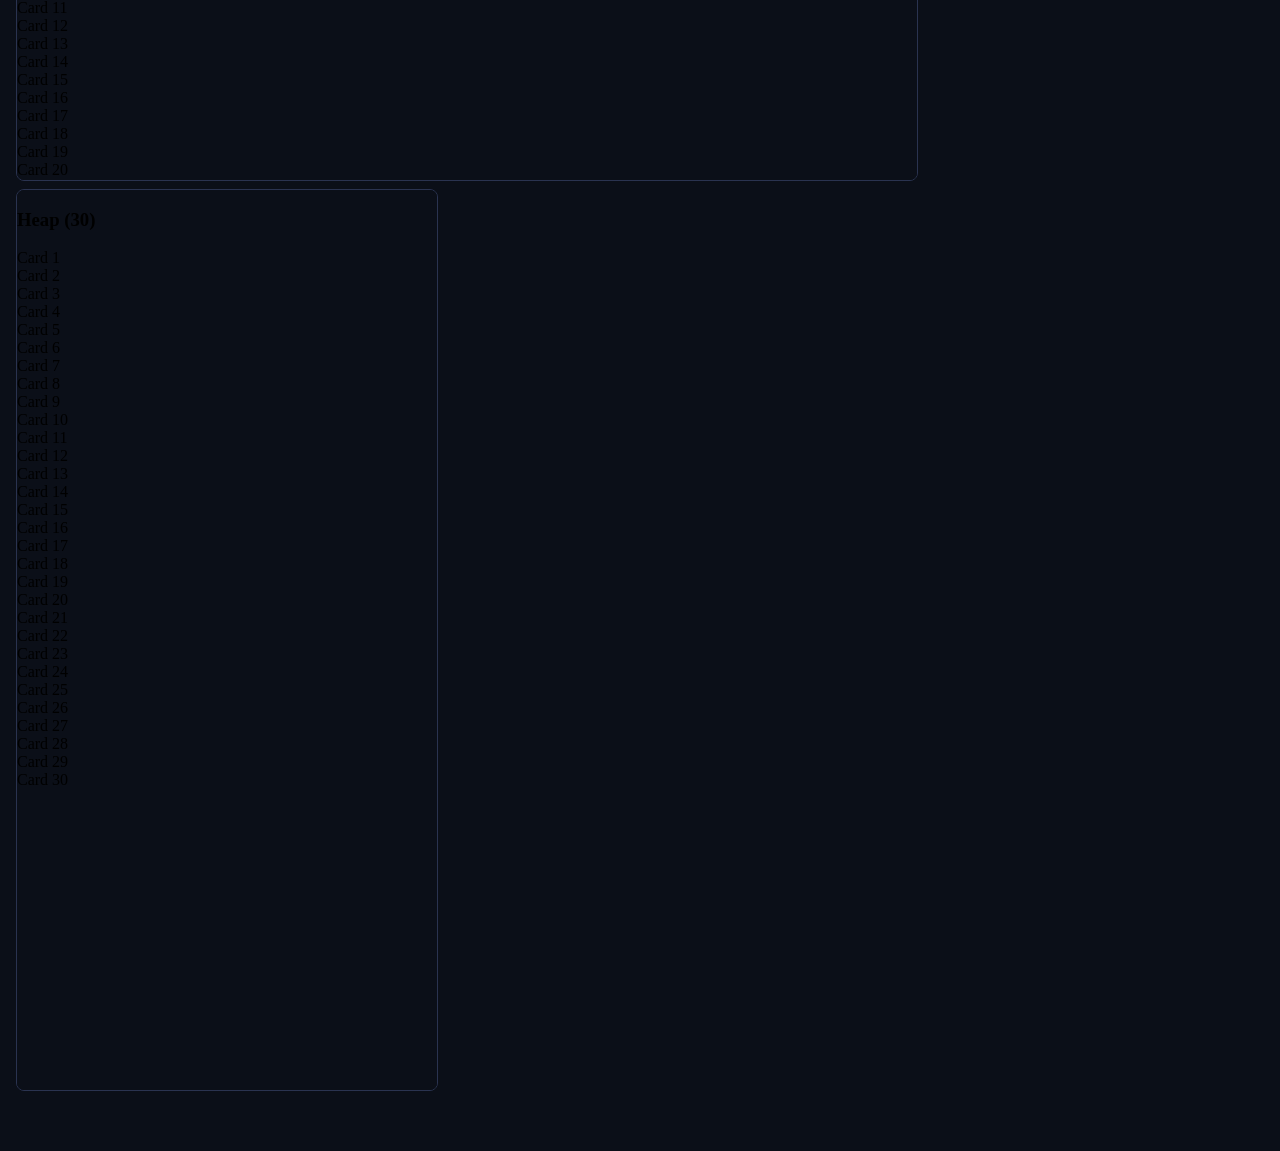
==== commit 63e3e6e1: "fix(ux): the pile is a grid on a wide screen too, and the tests stop depending on the window THE BUG" ====
--- a/ui/dev-fixtures/ui-tests.html
+++ b/ui/dev-fixtures/ui-tests.html
@@ -52,6 +52,15 @@
    way to check one is to lay the real markup out under the real stylesheet
    and measure it. No DOM stub can do that: a stub would be asserting my
    description of the CSS rather than the CSS. */
+/* THE RUN MUST NOT DEPEND ON WHERE THE PAGE WAS SCROLLED. A browser restores
+   the previous scroll position on reload, and `elementFromPoint` answers
+   `null` for anything off screen — so a reload after reading the bottom of
+   this page failed hit-tests in suites that were fine, and passed them again
+   after a scroll to the top. A test whose result depends on the reader's
+   scrollbar is not a test. */
+if ("scrollRestoration" in history) history.scrollRestoration = "manual";
+window.scrollTo(0, 0);
+
 const results = [];
 const suites = [];
 function suite(name, build, checks) { suites.push([name, build, checks]); }
@@ -75,6 +84,11 @@
     .map((l) => `<div class="${l.startsWith("PASS") ? "pass" : "fail"}">${l}</div>`).join("");
 }
 const rect = (e) => e.getBoundingClientRect();
+const el2 = (tag, cls, text) => {
+  const e = document.createElement(tag);
+  e.className = cls; e.textContent = text;
+  return e;
+};
 /* WHAT IS ACTUALLY DRAWN AT THIS POINT. `elementFromPoint` speaks viewport
    coordinates and answers `null` for anything scrolled off screen — which,
    on a page long enough to need scrolling, silently turned every hit-test
@@ -119,9 +133,9 @@
   // hit-testing the middle of the host. A z-index comparison would not do:
   // the carried cards inherit `auto` inside their own stacking context, so
   // the numbers say nothing about what a tap actually lands on.
-  const h = rect(host(c.five));
-  const hit = document.elementFromPoint(h.x + h.width / 2, h.y + 4);
-  t.ok(hit === host(c.five) || host(c.five).contains(hit),
+  const hostEl = host(c.five);
+  const hit = drawnAt(hostEl, rect(hostEl).width / 2, 4);
+  t.ok(hit === hostEl || hostEl.contains(hit),
     "the host's own face is the top card where nothing is carried over it");
 
   // EVERY CARRIED CARD SAYS WHAT IT IS. The previous version of this test
@@ -130,14 +144,14 @@
   // was there and never learn what. An edge is not an answer; a NAME is.
   kids(c.five).forEach((k, i) => {
     const name = k.querySelector(".cname");
-    const nr = rect(name), kr = rect(k);
+    const nr = rect(name);
     const cs = getComputedStyle(name);
     const visible = cs.visibility === "visible" && cs.display !== "none" &&
       nr.width >= 24 && nr.height >= 7;
     t.ok(visible, `carried card ${i + 1} shows a readable name (${Math.round(nr.width)}×${Math.round(nr.height)})`);
     // …and shows it OVER the host, not behind it: the point on the board
     // where that name is drawn must belong to that card.
-    const at = document.elementFromPoint(nr.x + nr.width / 2, nr.y + nr.height / 2);
+    const at = drawnAt(name, nr.width / 2, nr.height / 2);
     t.ok(at === name || k.contains(at), `carried card ${i + 1}'s name is not covered by the host`);
   });
 
@@ -332,6 +346,68 @@
     "and they run in placement order: first placed first, most recent last");
 });
 
+/* ── 4b. …IN BOTH ORIENTATIONS ───────────────────────────────────────────
+ *
+ * The suite above only ever asked the question in whatever shape the tester's
+ * window happened to be. That is how a real bug shipped: the landscape CARD
+ * READER layout (art left, text right) also caught the PILE, reserving an
+ * empty 36% column and crushing thirty tiles into one column of thirty rows
+ * — invisible in a portrait window, glaring on a desktop. A test that only
+ * runs in one orientation tests one orientation.
+ *
+ * An iframe's media queries follow ITS OWN box, so both shapes can be asked
+ * on one screen: 900x420 is landscape, 420x900 is portrait, and the pile
+ * must be a grid in each. */
+/* The frames are built HERE, at parse time, not inside the suite: an iframe
+   created during the run has not fetched its stylesheet yet, and measuring an
+   unstyled box measures nothing. Built before `load`, they are laid out and
+   styled by the time any suite runs, because `load` waits for them. */
+const ORIENT_FRAMES = (() => {
+  const holder = document.createElement("div");
+  holder.id = "orient-frames";
+  holder.style.cssText = "display:flex;flex-wrap:wrap;gap:8px";
+  const mk = (w, h) => {
+    const f = document.createElement("iframe");
+    f.width = w; f.height = h;
+    // `flex: 0 0 auto` is load-bearing: a shrunk 900px frame is not a
+    // landscape frame — the media query follows the box it ends up with.
+    f.style.cssText = `width:${w}px;height:${h}px;flex:0 0 auto;border:1px solid #2a3350;border-radius:8px;background:#0b0f18`;
+    f.srcdoc = `<link rel="stylesheet" href="/style.css?bust=${Date.now()}">
+      <body style="margin:0;background:#0b0f18">
+      <div class="zoom-overlay" style="position:relative;inset:auto">
+      <div class="zoom-card pile"><h3>Heap (30)</h3><div class="pilegrid">` +
+      Array.from({ length: 30 }, (_, i) =>
+        `<div class="pilecell"><div class="card"><div class="cname">Card ${i + 1}</div></div></div>`).join("") +
+      `</div></div></div>`;
+    holder.appendChild(f);
+    return f;
+  };
+  const frames = { holder, land: mk(900, 420), port: mk(420, 900) };
+  document.addEventListener("DOMContentLoaded", () => document.body.appendChild(holder));
+  return frames;
+})();
+
+suite("A pile is a grid in BOTH orientations", (stage) => {
+  // NOT re-parented: moving an iframe in the DOM reloads it, and a reloaded
+  // frame is an empty one. The probes stay where they were built (below) and
+  // this stage only says so.
+  stage.appendChild(el2("div", "zline",
+    "the two probe frames are at the foot of this page — 900×420 and 420×900"));
+  return { land: ORIENT_FRAMES.land, port: ORIENT_FRAMES.port };
+}, (t, c) => {
+  for (const [what, f] of [["landscape", c.land], ["portrait", c.port]]) {
+    const d = f.contentDocument;
+    const win = f.contentWindow;
+    t.ok(win.matchMedia("(orientation: " + what + ")").matches, `the ${what} frame really is ${what}`);
+    const cells = [...d.querySelectorAll(".pilecell")].map((e) => e.getBoundingClientRect());
+    const rows = new Set(cells.map((r) => Math.round(r.y)));
+    t.ok(rows.size < 30 / 2, `${what}: thirty cards lay out as a grid (${rows.size} rows)`);
+    const pile = d.querySelector(".zoom-card.pile");
+    t.ok(pile.getBoundingClientRect().height <= win.innerHeight,
+      `${what}: and the pile fits the screen it is on`);
+  }
+});
+
 /* AFTER LOAD, never at parse time: the stylesheet is attached by script and
    a measurement taken before it applies is a measurement of nothing. */
 window.addEventListener("load", () => {
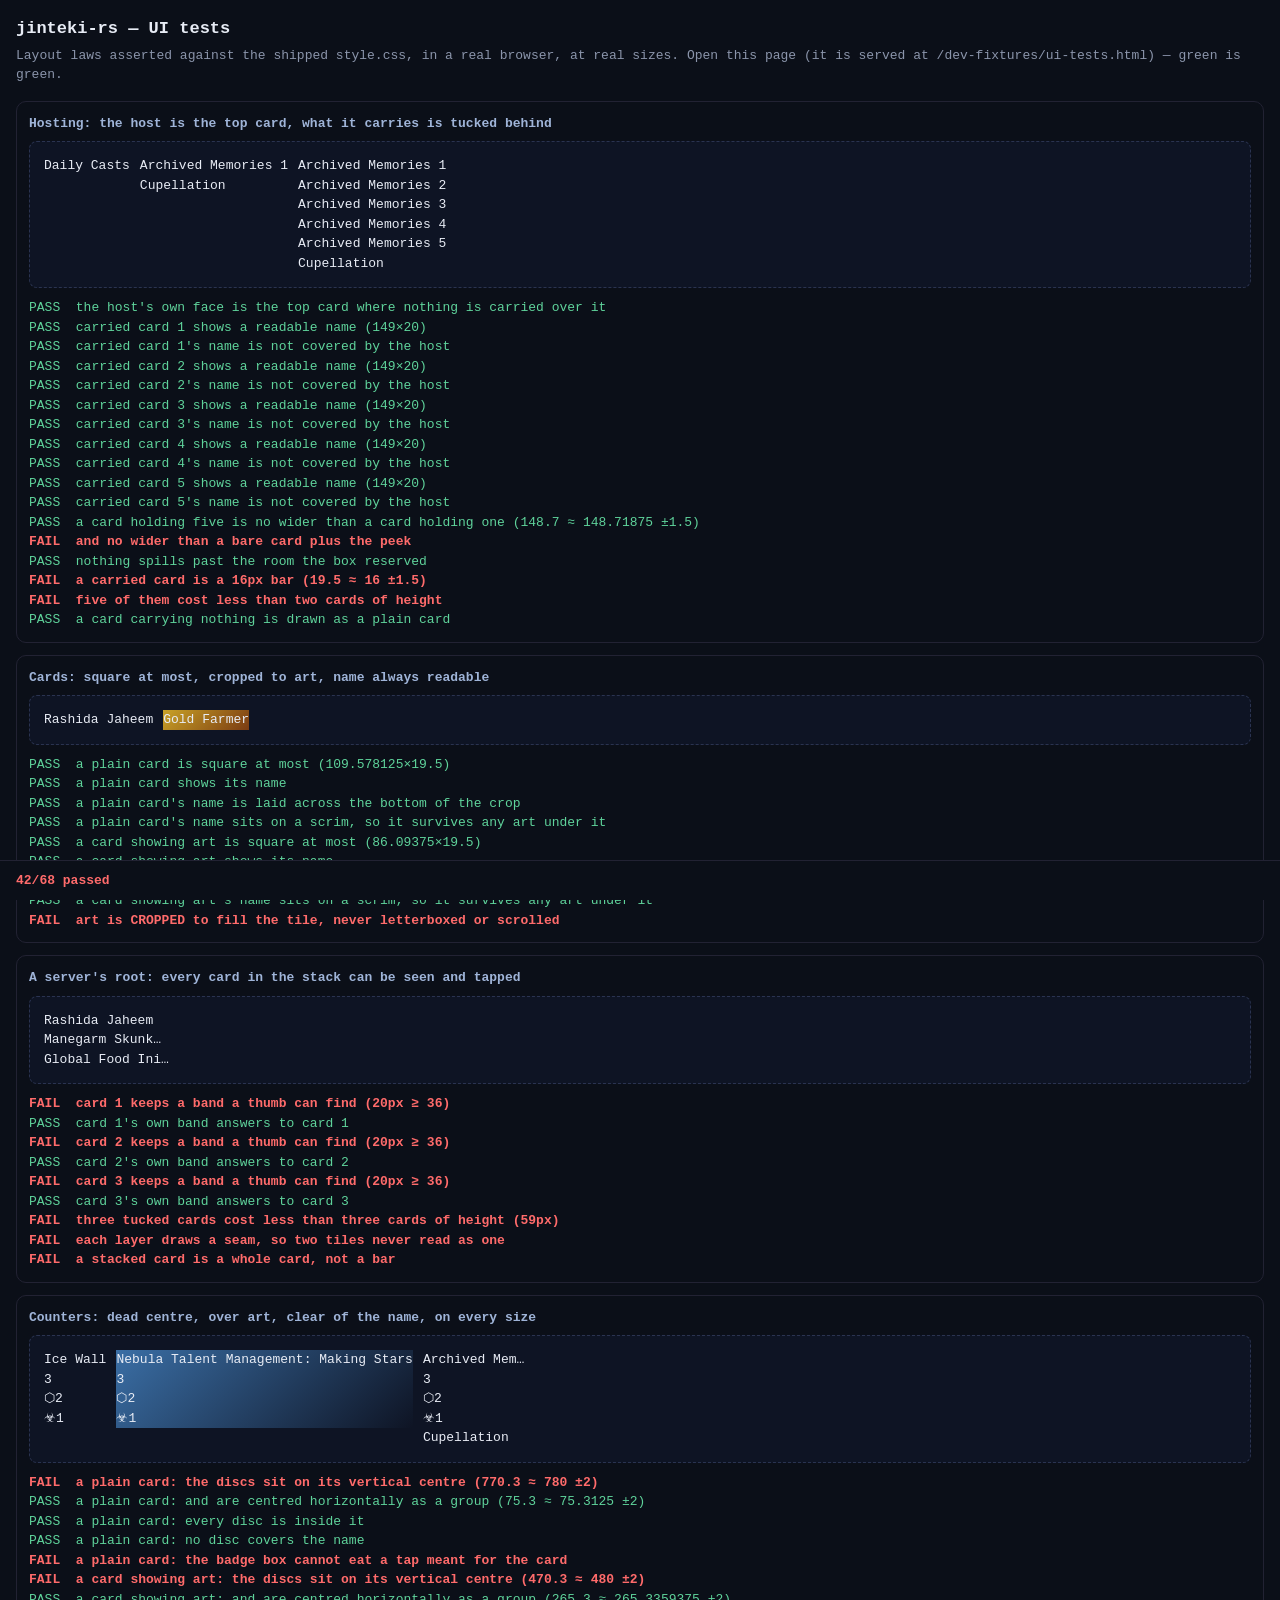
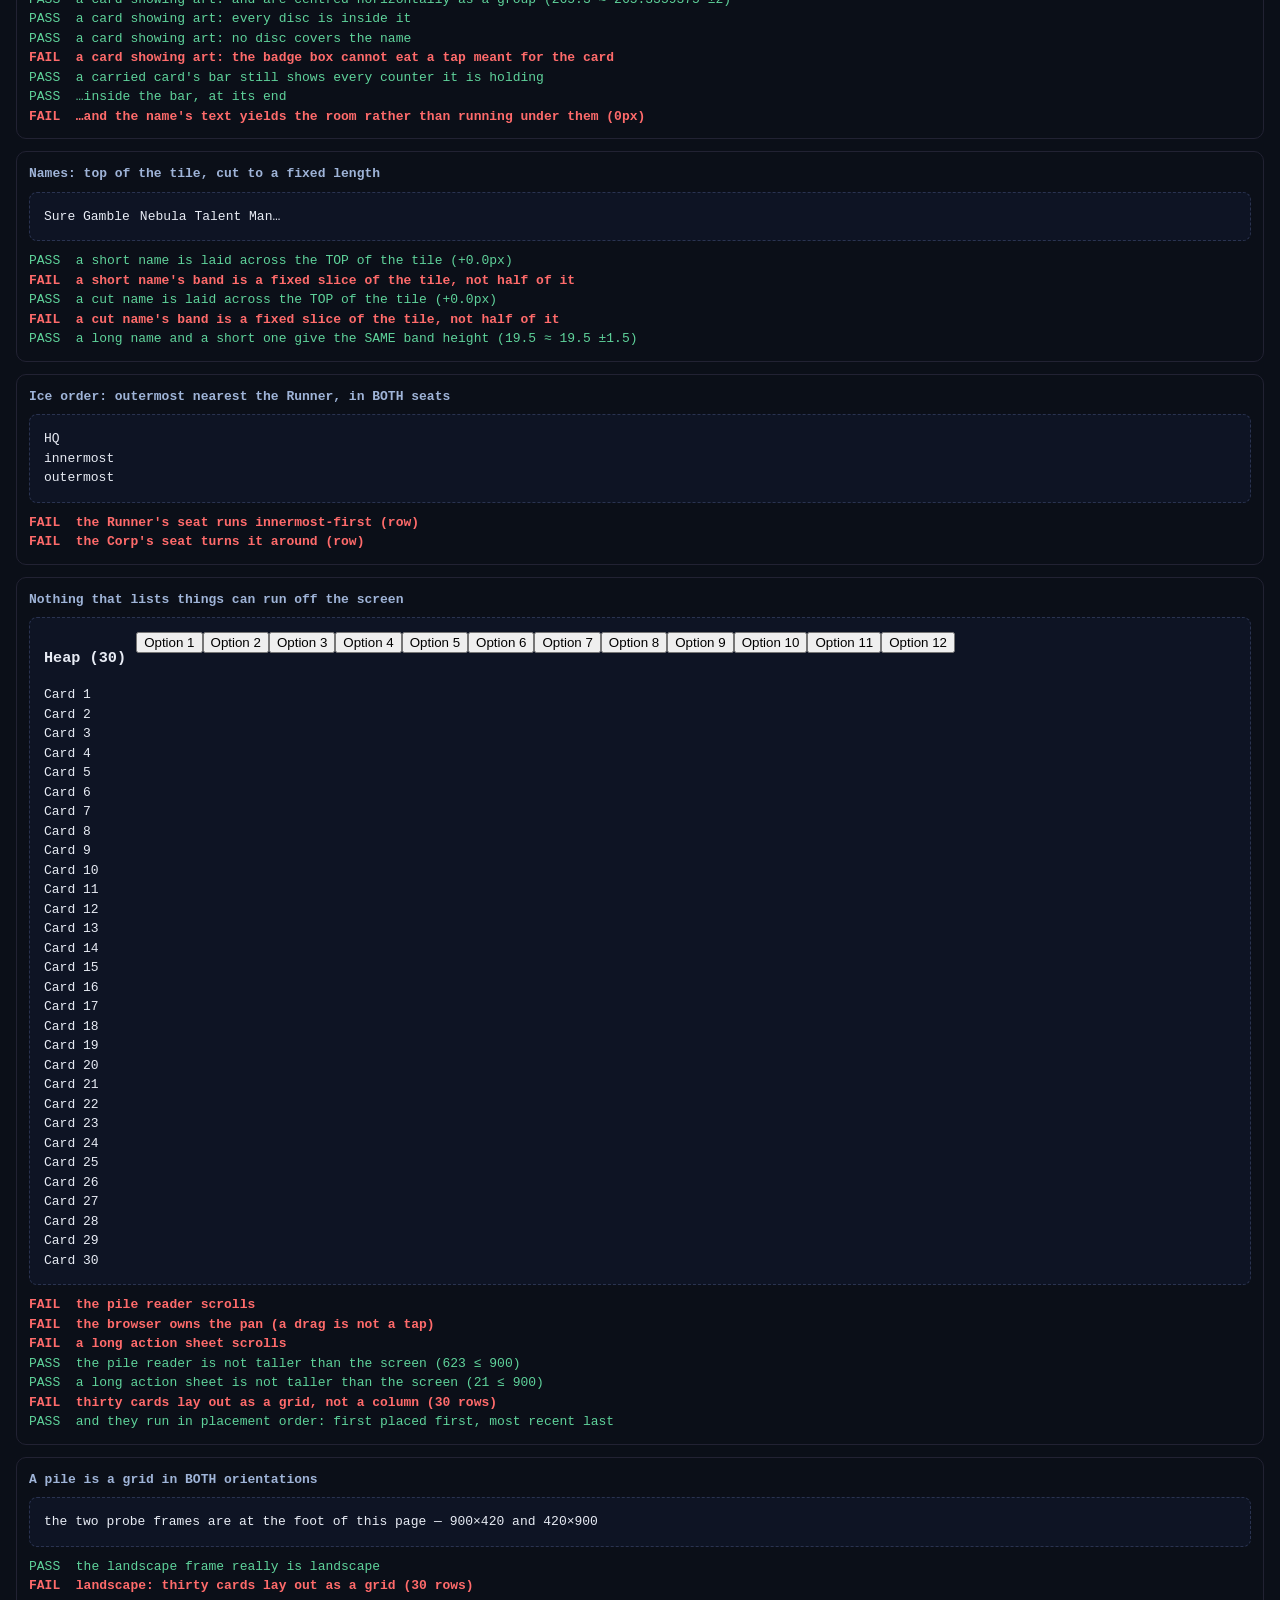
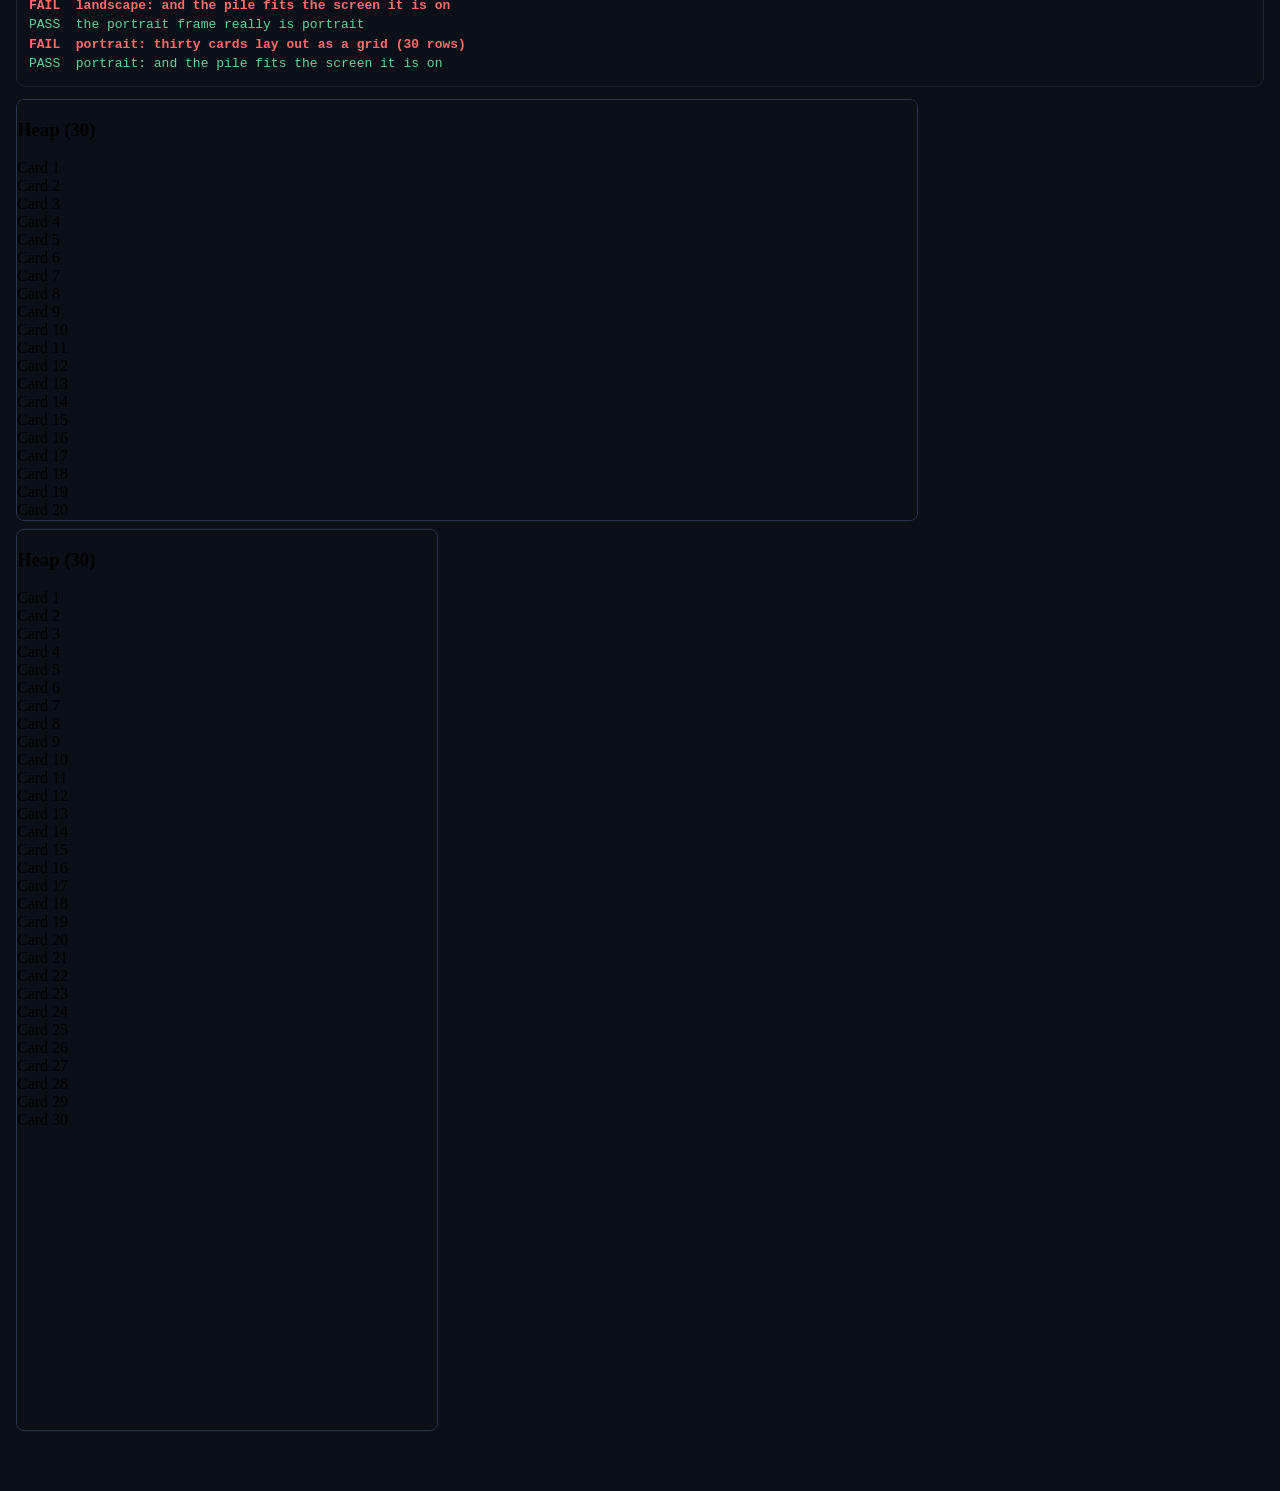
==== commit 5acbc08c: "fix(ux): a card in a server's root is a card you can see and hit TWO CARDS IN A REMOTE READ AS ONE. " ====
--- a/ui/dev-fixtures/ui-tests.html
+++ b/ui/dev-fixtures/ui-tests.html
@@ -207,6 +207,46 @@
     "art is CROPPED to fill the tile, never letterboxed or scrolled");
 });
 
+/* ── 1c. A SERVER'S ROOT: every card in the stack is its own card ───────
+ *
+ * Two cards in a remote read as ONE card with a smudge behind it, and the
+ * covered one had a 26px sliver to be hit on — a tuck cut for the 88px
+ * portrait card and never re-cut when a tabled card became a 64px square.
+ * Under a thumb that is nothing. Every card in a stack must own a band deep
+ * enough to see AND to hit, and the layers must be told apart at a glance —
+ * including from a HOSTED card, which is a 16px bar and a different thing
+ * entirely. */
+const THUMB = 36;   // the least band a finger should have to find
+suite("A server's root: every card in the stack can be seen and tapped", (stage) => {
+  const stack = document.createElement("div");
+  stack.className = "root-stack tucked";
+  ["Rashida Jaheem", "Manegarm Skunk…", "Global Food Ini…"].forEach((n) => stack.appendChild(card("", n)));
+  stage.appendChild(stack);
+  return { stack, cards: [...stack.querySelectorAll(".card")] };
+}, (t, c) => {
+  const boxes = c.cards.map(rect);
+  // Each card's OWN band: the vertical strip not covered by the next one.
+  for (let i = 0; i < boxes.length; i++) {
+    const band = i === boxes.length - 1
+      ? boxes[i].height
+      : boxes[i + 1].y - boxes[i].y;
+    t.ok(band >= THUMB, `card ${i + 1} keeps a band a thumb can find (${Math.round(band)}px ≥ ${THUMB})`);
+    // …and that band really belongs to it: hit-test the middle of the strip.
+    const at = drawnAt(c.cards[i], boxes[i].width / 2, Math.min(band, boxes[i].height) / 2);
+    t.ok(at === c.cards[i] || c.cards[i].contains(at),
+      `card ${i + 1}'s own band answers to card ${i + 1}`);
+  }
+  // A stack of three is not three cards' worth of board.
+  const total = rect(c.stack).height;
+  t.ok(total < boxes[0].height * boxes.length,
+    `three tucked cards cost less than three cards of height (${Math.round(total)}px)`);
+  // NOT CONFUSABLE WITH A HOSTED CARD: a hosted card is a 16px bar inside a
+  // host's own square; a stacked card is a whole card with a seam above it.
+  const seam = getComputedStyle(c.cards[1]).boxShadow;
+  t.ok(seam && seam !== "none", "each layer draws a seam, so two tiles never read as one");
+  t.ok(boxes[1].height >= 60, "a stacked card is a whole card, not a bar");
+});
+
 /* ── 2. Counters sit dead centre, and cannot eat a tap ───────────────── */
 const BADGES = `<div class="badges tight">
   <div class="badge adv">3</div><div class="badge cred">⬡2</div><div class="badge vir">☣1</div></div>`;
@@ -317,9 +357,15 @@
   pile.innerHTML = "<h3>Heap (30)</h3>" + grid;
   ov.appendChild(pile);
   stage.appendChild(ov);
+  // NOT a run menu. Choosing a server to run is asked ON THE BOARD — gold
+  // candidates, tap to arm, tap to run (see `runPick` in app.js) — and the
+  // list this replaced is gone. Action sheets are still how a card with
+  // several abilities, or a server column carrying two different choices,
+  // asks its question, and those are what this probe bounds. Labelled
+  // "Option" so the page cannot be misread as the old menu returning.
   const sheet = document.createElement("div");
   sheet.className = "action-sheet"; sheet.style.position = "relative";
-  sheet.innerHTML = Array.from({ length: 12 }, (_, i) => `<button class="chip">Server ${i + 1}</button>`).join("");
+  sheet.innerHTML = Array.from({ length: 12 }, (_, i) => `<button class="chip">Option ${i + 1}</button>`).join("");
   stage.appendChild(sheet);
   return { pile, sheet, grid: pile.querySelector(".pilegrid") };
 }, (t, c) => {
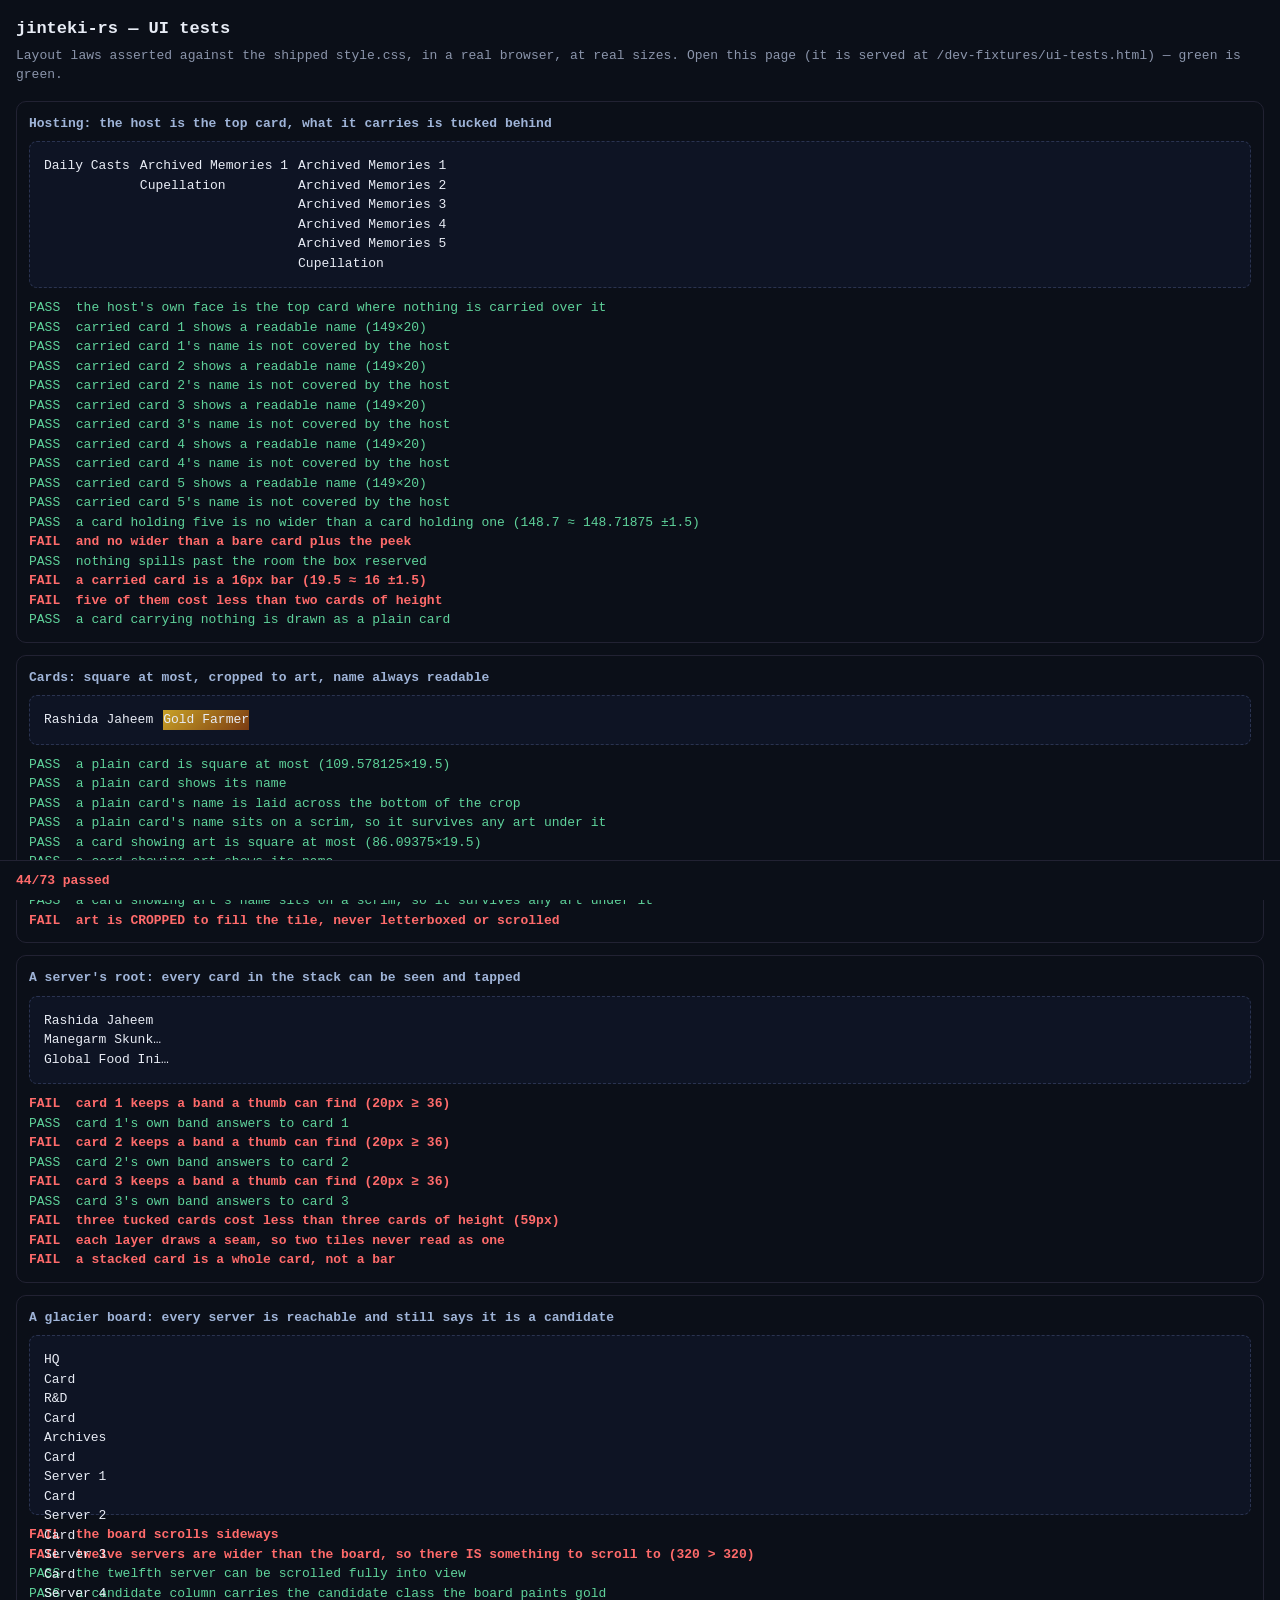
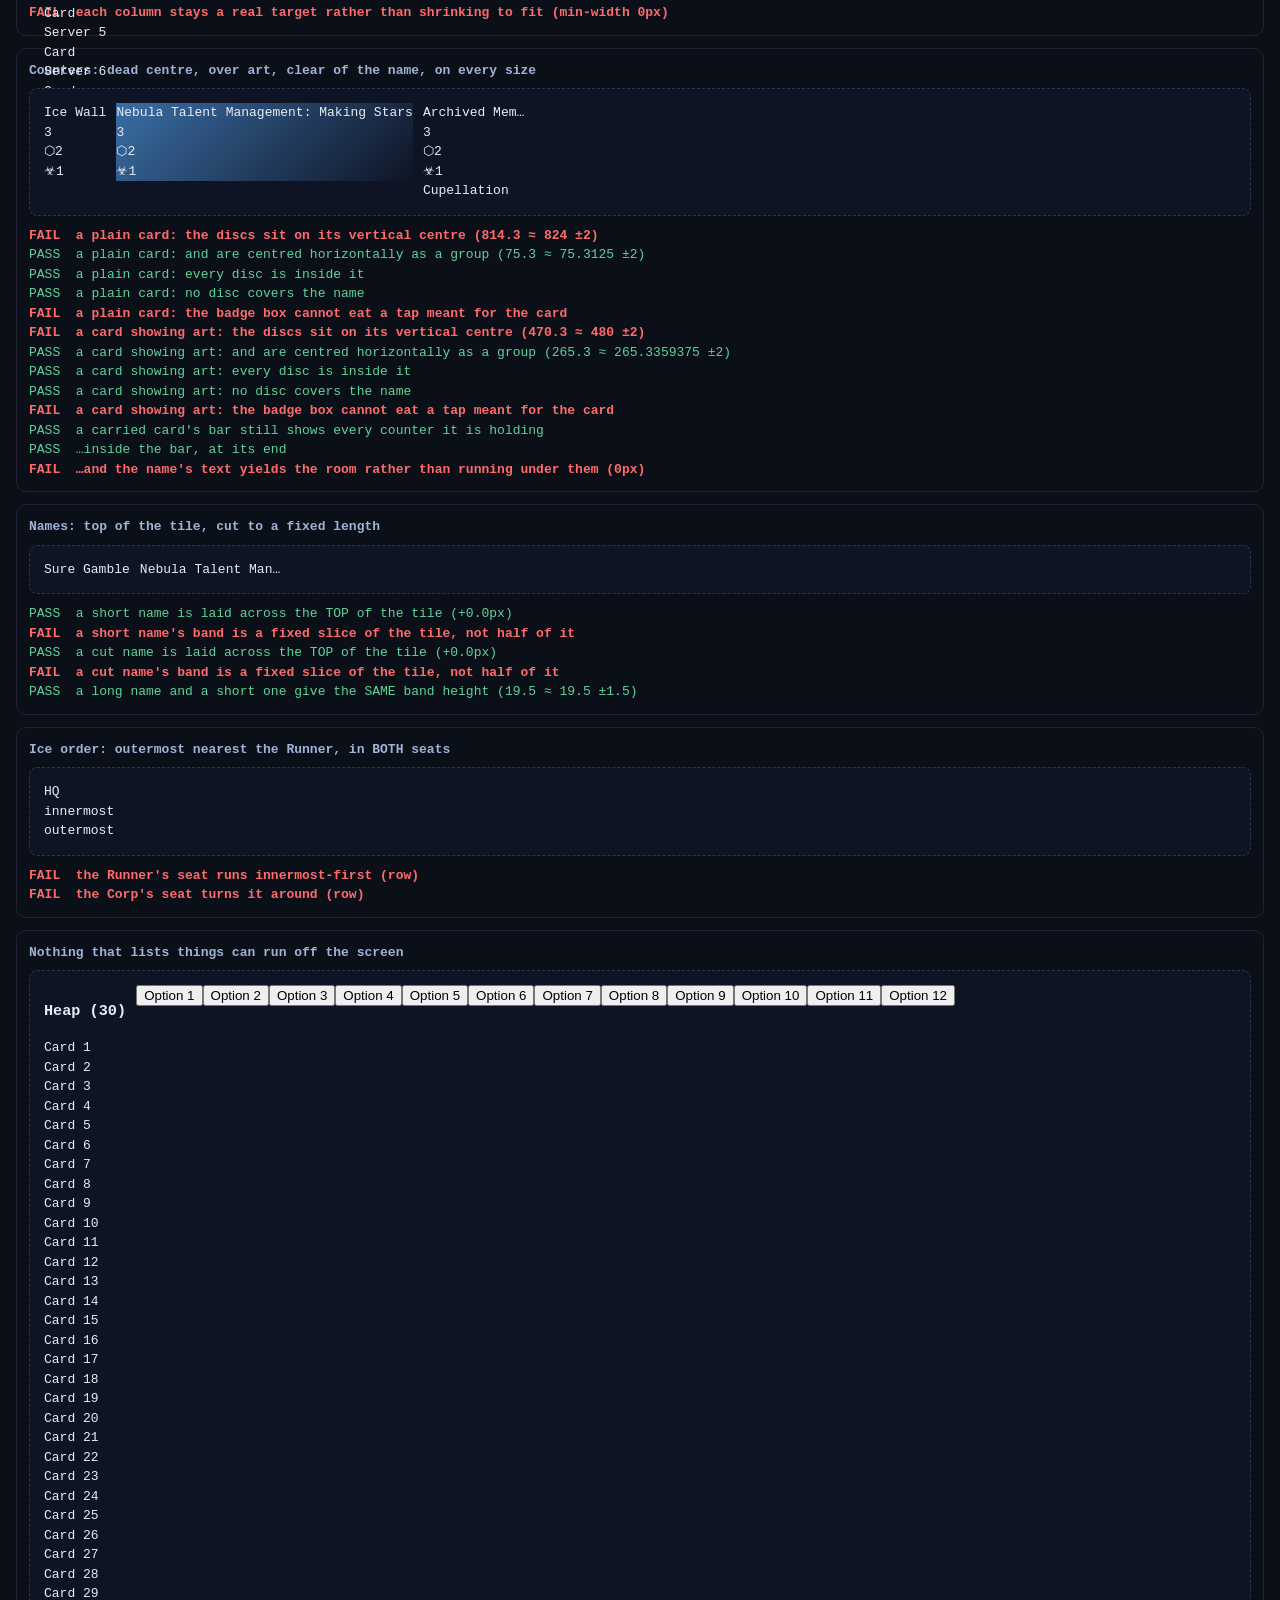
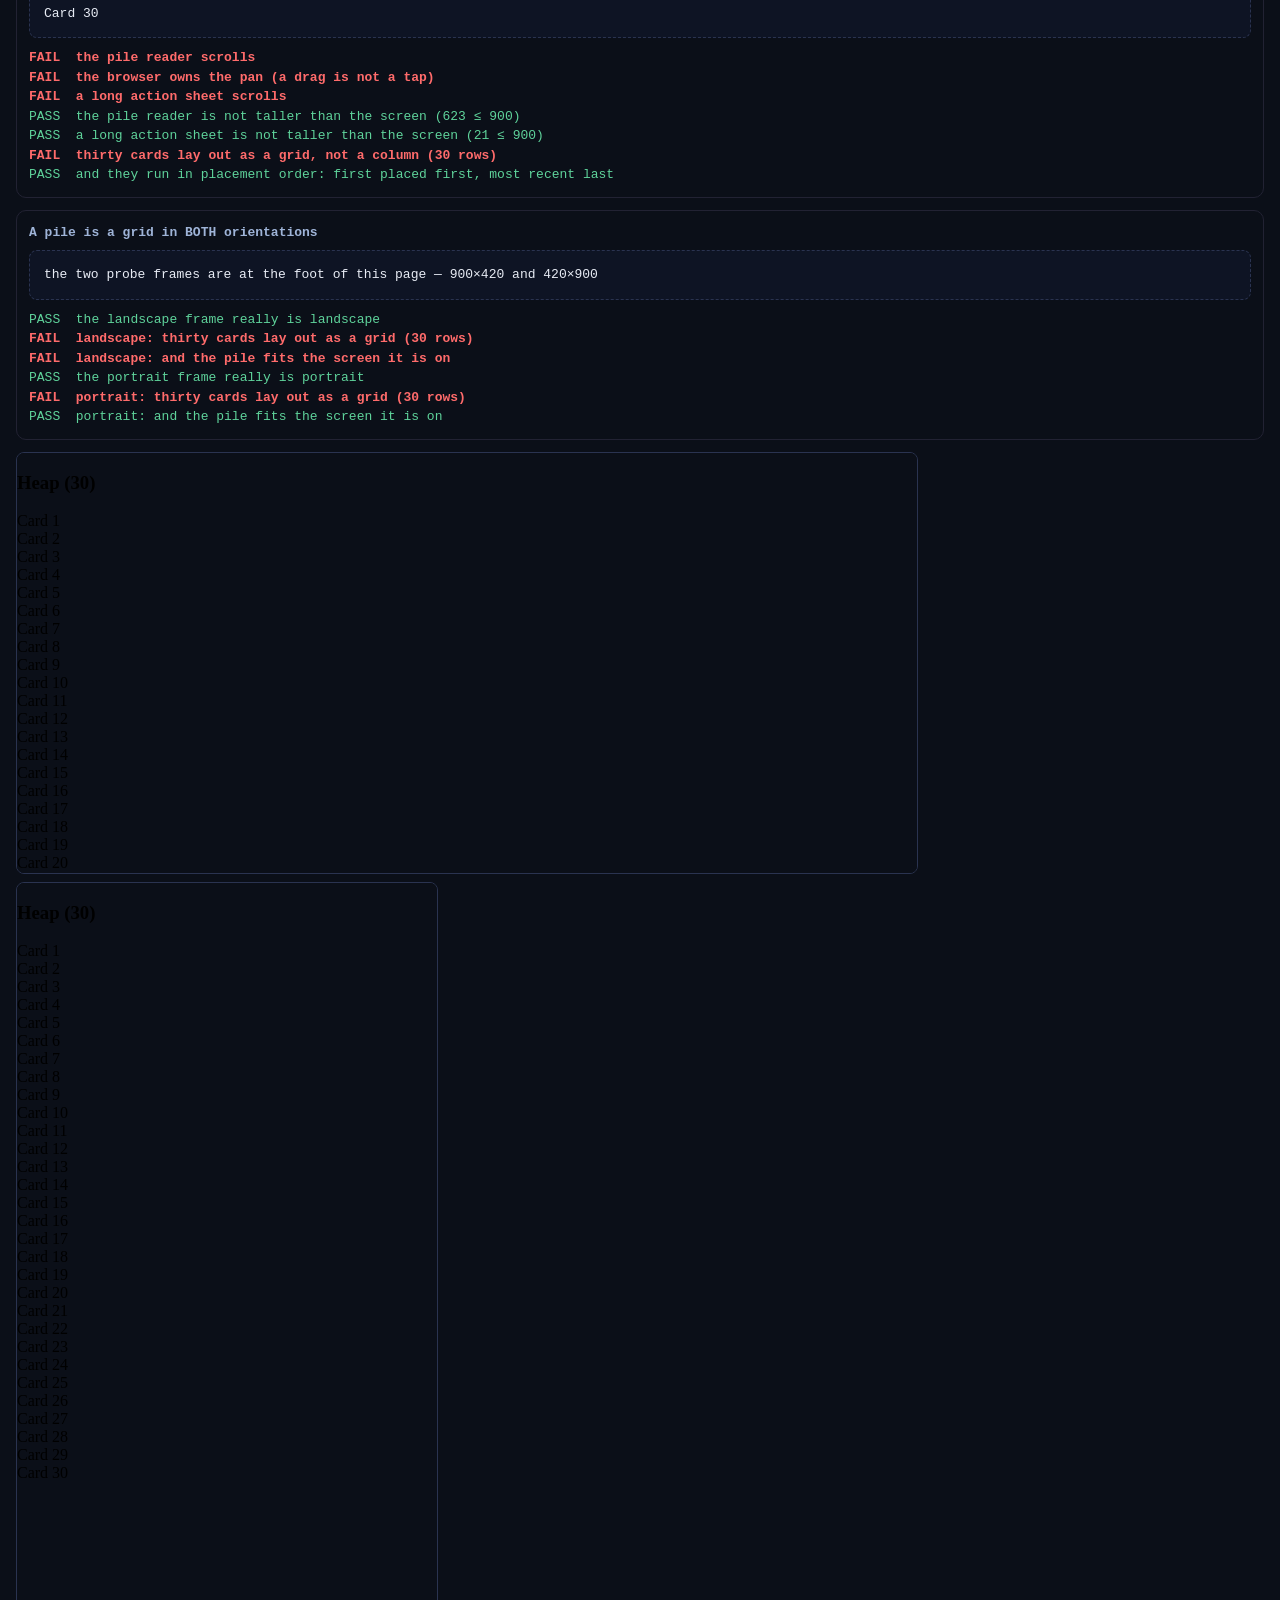
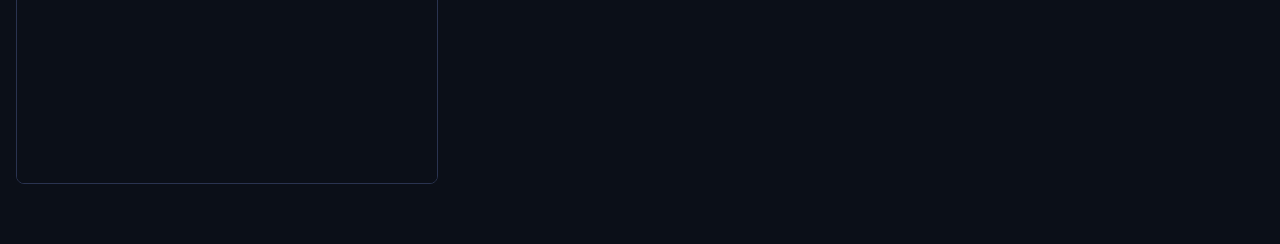
==== commit e8b0cd16: "feat(ux): a seat you can tap, and a rail that collapses instead of shrinking to nothing THE TWO RAIL" ====
--- a/ui/dev-fixtures/ui-tests.html
+++ b/ui/dev-fixtures/ui-tests.html
@@ -247,6 +247,49 @@
   t.ok(boxes[1].height >= 60, "a stacked card is a whole card, not a bar");
 });
 
+/* ── 1d. TWELVE SERVERS ARE ALL REACHABLE ────────────────────────────────
+ *
+ * The original complaint: a Corp with five remotes asked the Runner to pick
+ * from a list that ran off the bottom of the phone. That list is gone — the
+ * run is asked ON the servers now — but the question it raised did not go
+ * away, it moved: with twelve columns on a phone-width board, is the twelfth
+ * one reachable, and does it still wear the gold that says it is a candidate?
+ * A board you cannot scroll to is the same bug in a nicer coat. */
+suite("A glacier board: every server is reachable and still says it is a candidate", (stage) => {
+  const wrap = document.createElement("div");
+  wrap.className = "servers";
+  wrap.style.cssText = "width:320px;height:150px";   // a phone's worth of board
+  for (let i = 0; i < 12; i++) {
+    const col = document.createElement("div");
+    col.className = "server selectable";
+    col.innerHTML = `<div class="sname">${i < 3 ? ["HQ", "R&D", "Archives"][i] : "Server " + (i - 2)}</div>`;
+    col.appendChild(card("", "Card"));
+    wrap.appendChild(col);
+  }
+  stage.appendChild(wrap);
+  return { wrap, cols: [...wrap.querySelectorAll(".server")] };
+}, (t, c) => {
+  t.ok(getComputedStyle(c.wrap).overflowX === "auto", "the board scrolls sideways");
+  t.ok(c.wrap.scrollWidth > c.wrap.clientWidth + 50,
+    `twelve servers are wider than the board, so there IS something to scroll to (${c.wrap.scrollWidth} > ${c.wrap.clientWidth})`);
+  // Every column can be brought fully into the row's own viewport — the
+  // twelfth as much as the first.
+  const last = c.cols[c.cols.length - 1];
+  last.scrollIntoView({ block: "nearest", inline: "center" });
+  c.wrap.scrollLeft = c.wrap.scrollWidth;
+  const wr = rect(c.wrap), lr = rect(last);
+  t.ok(lr.right <= wr.right + 1 && lr.left >= wr.left - 1,
+    "the twelfth server can be scrolled fully into view");
+  // …and a candidate looks like one wherever it is.
+  t.ok(getComputedStyle(last).borderColor !== getComputedStyle(c.wrap).borderColor ||
+       last.classList.contains("selectable"),
+    "a candidate column carries the candidate class the board paints gold");
+  const styled = getComputedStyle(c.cols[0]);
+  t.ok(parseFloat(styled.minWidth) >= 100,
+    `each column stays a real target rather than shrinking to fit (min-width ${styled.minWidth})`);
+  c.wrap.scrollLeft = 0;
+});
+
 /* ── 2. Counters sit dead centre, and cannot eat a tap ───────────────── */
 const BADGES = `<div class="badges tight">
   <div class="badge adv">3</div><div class="badge cred">⬡2</div><div class="badge vir">☣1</div></div>`;
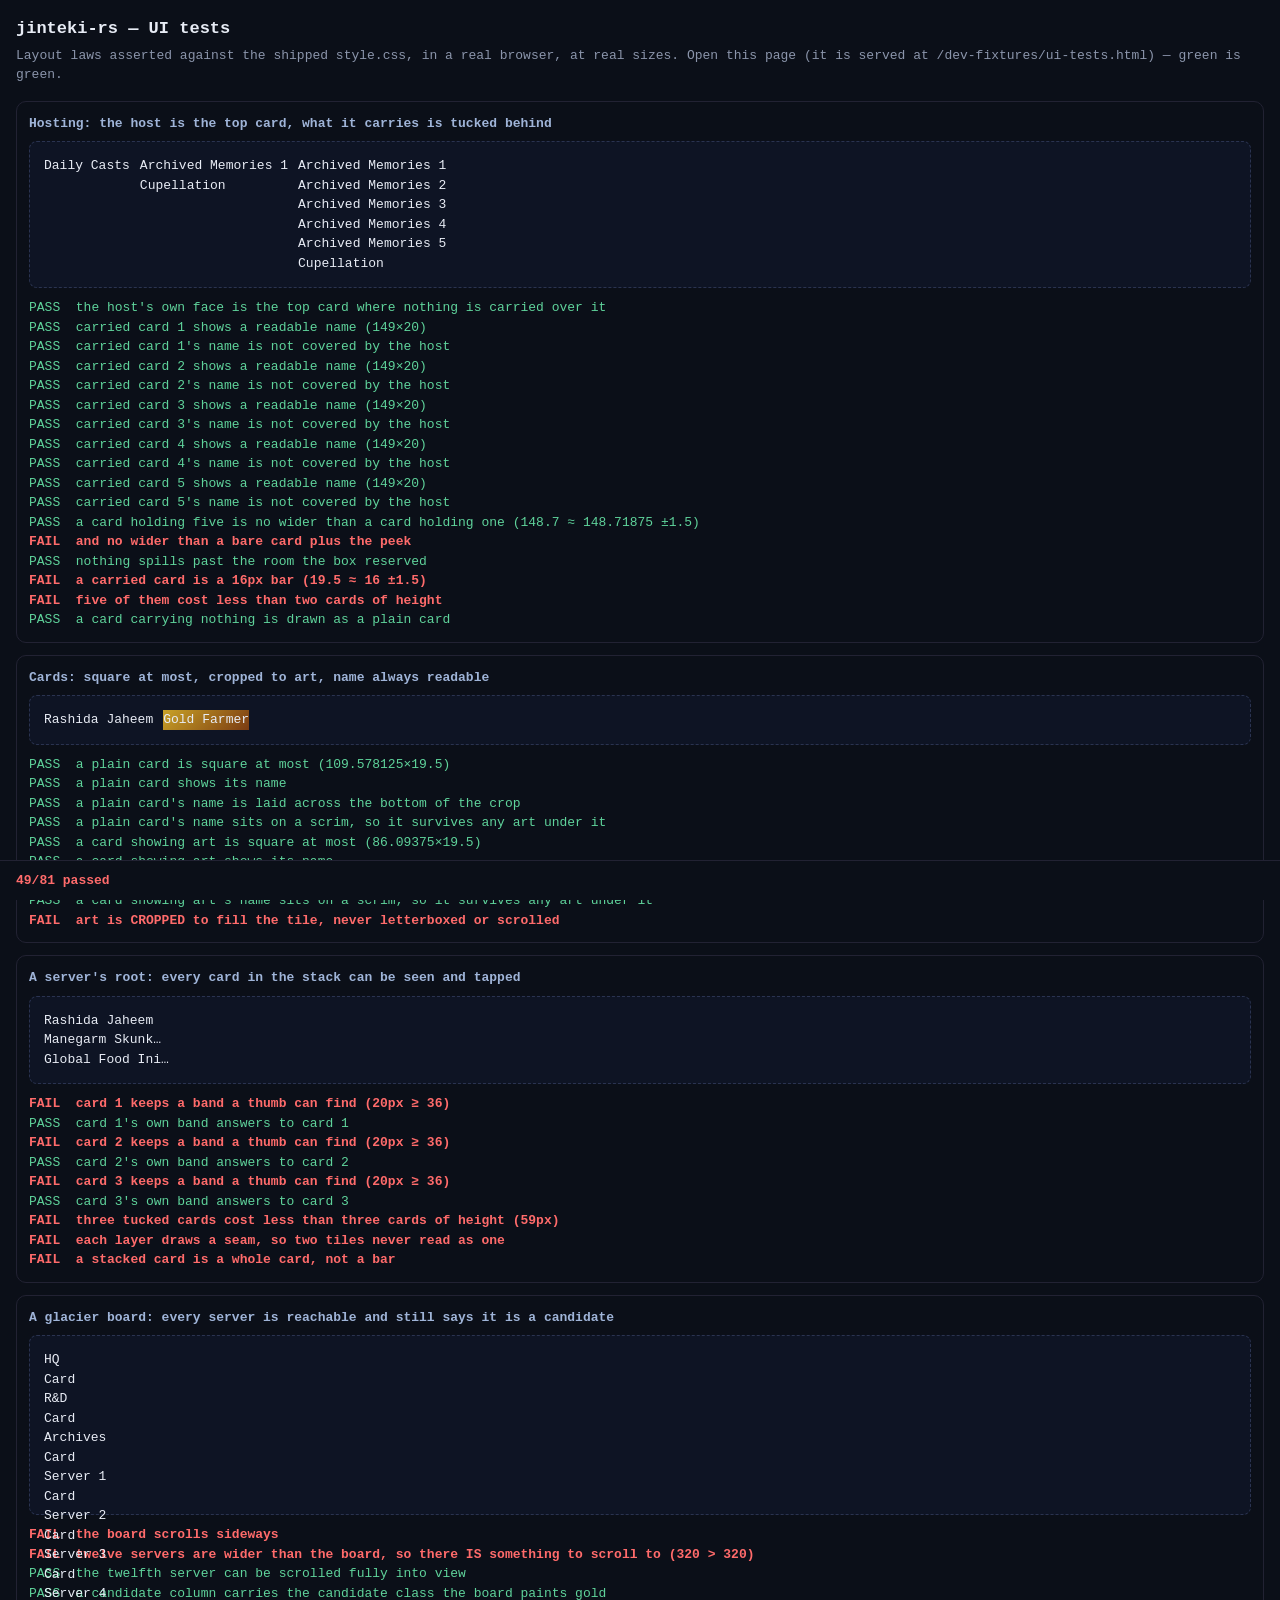
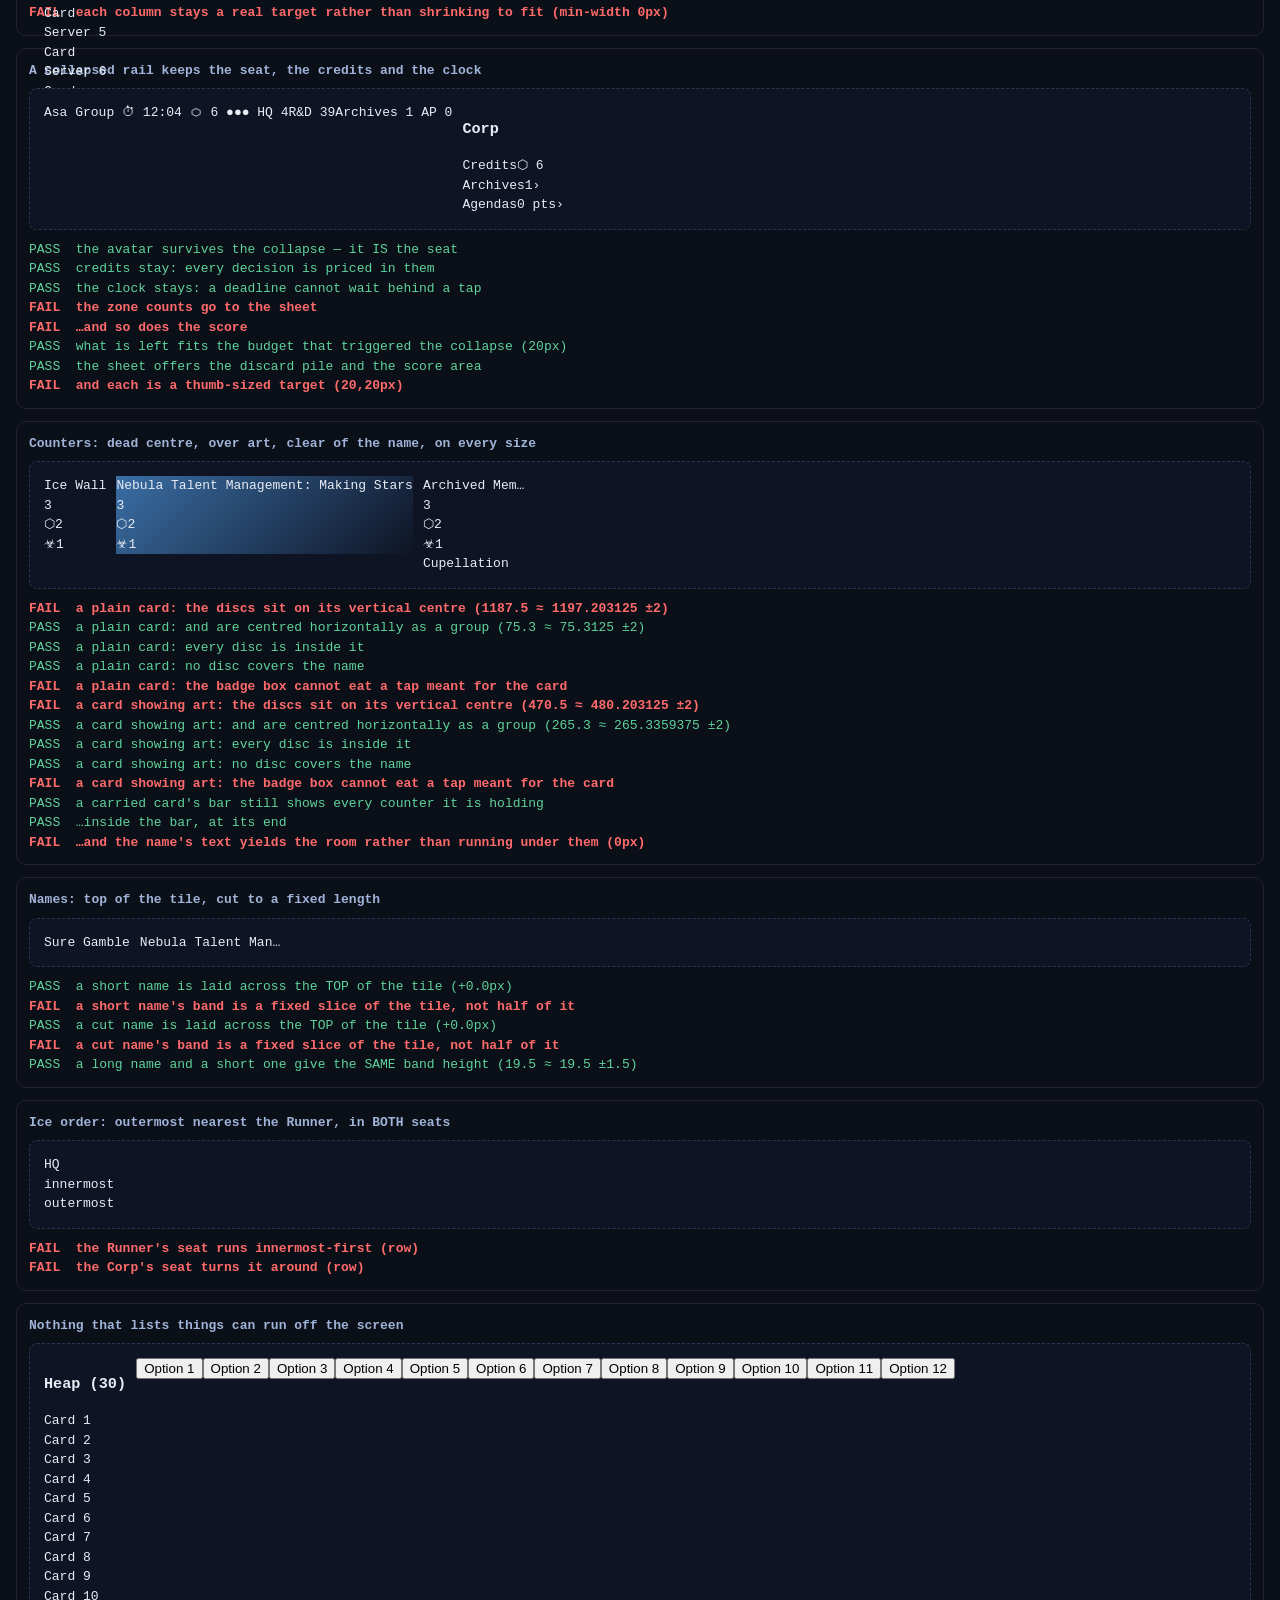
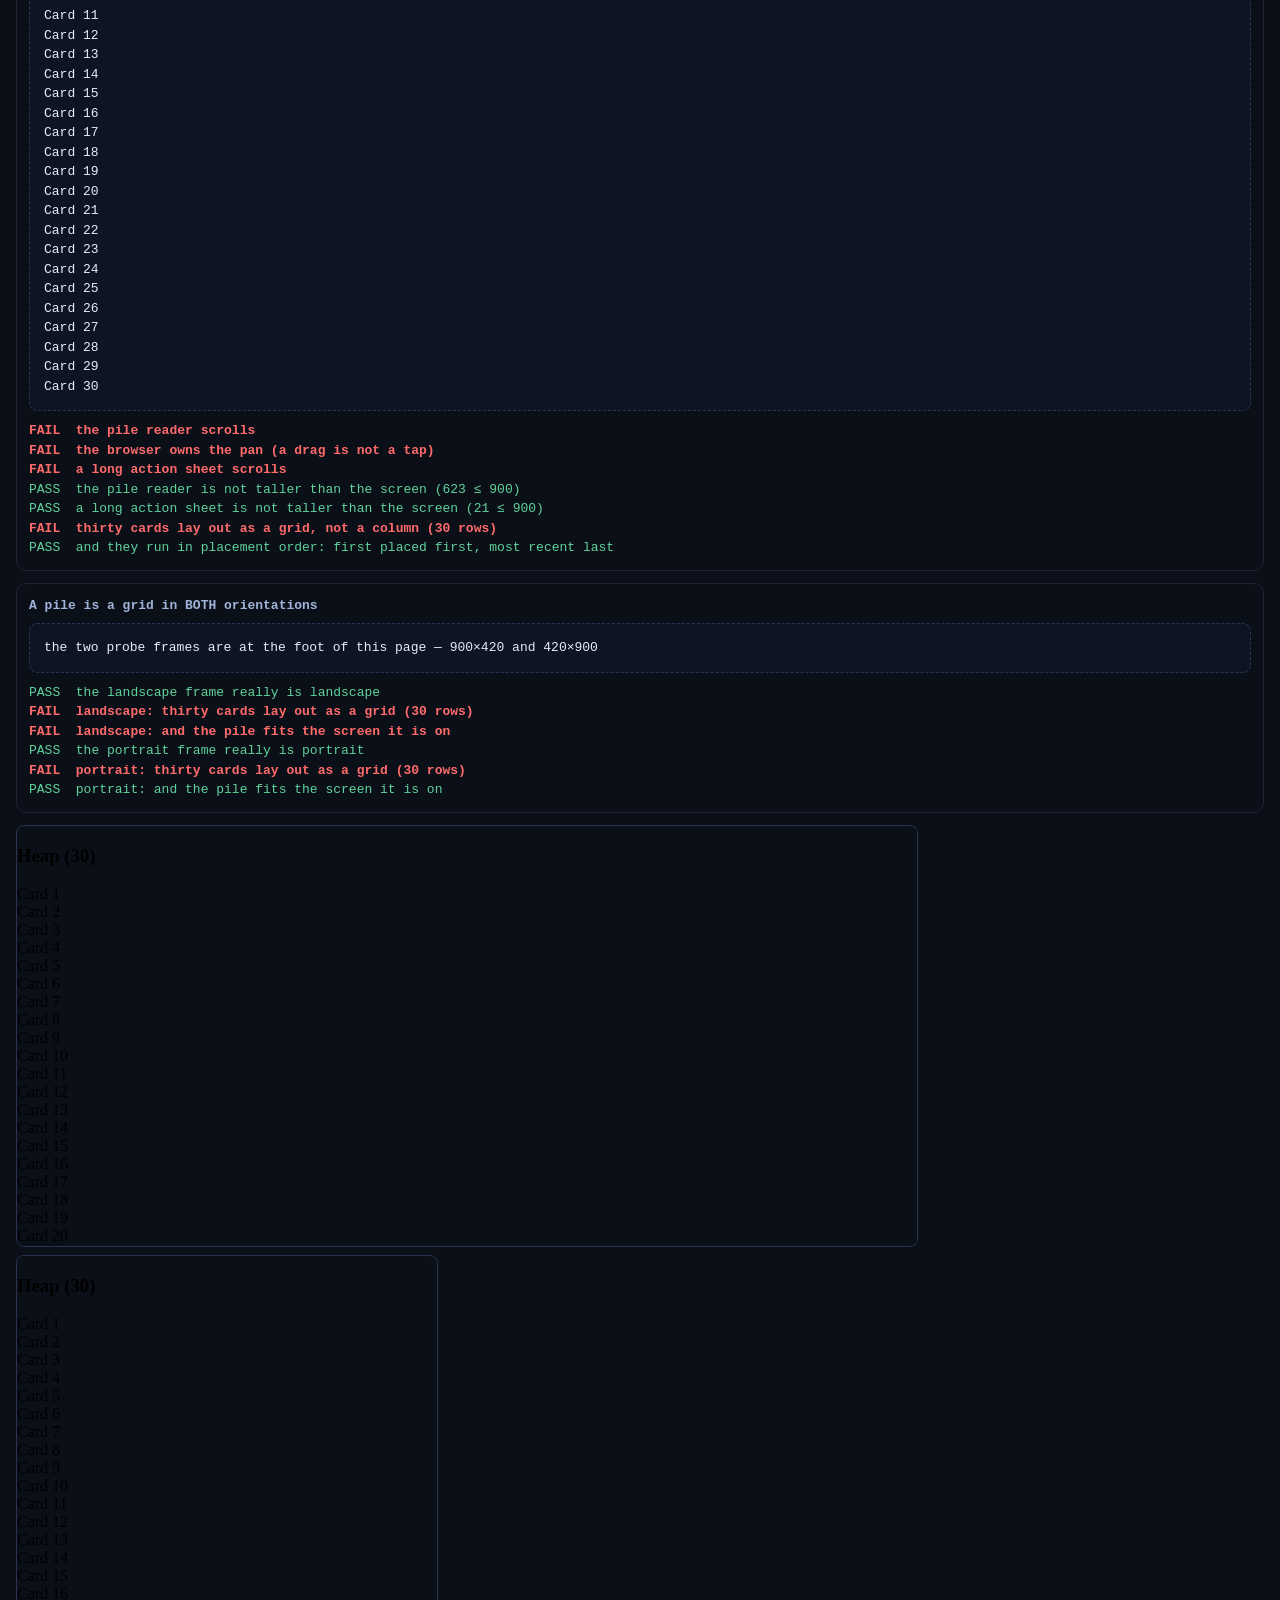
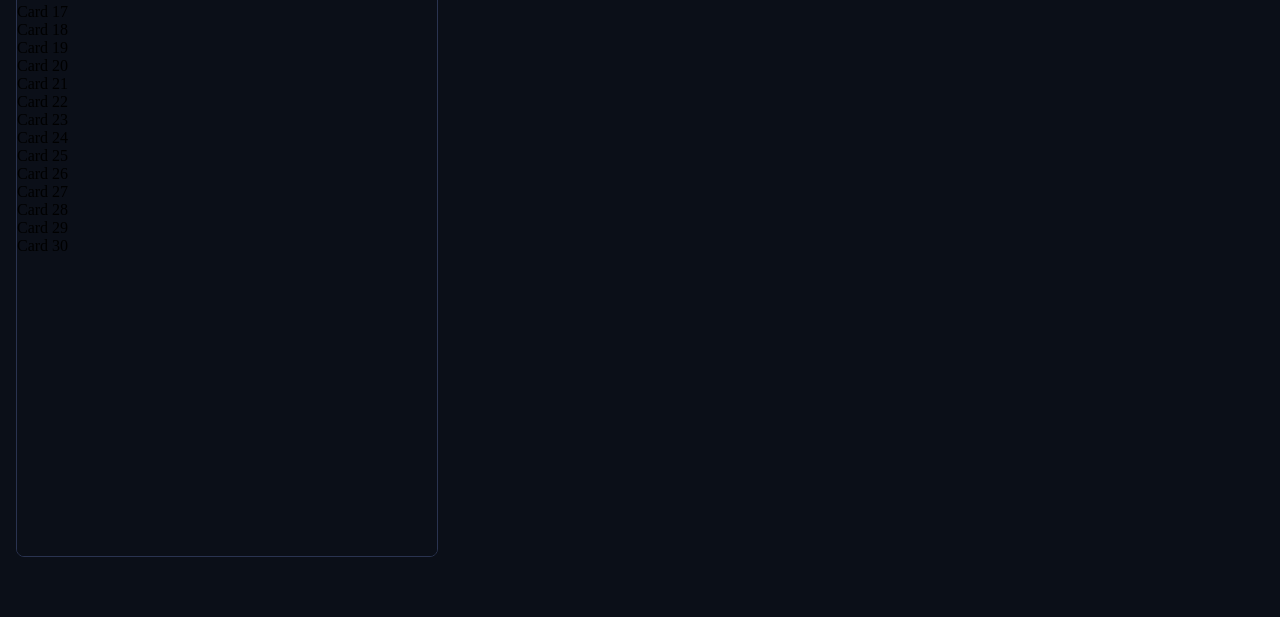
==== commit 0848515d: "fix(ux): a collapsed rail lies down, its sheet rows are thumb-sized, and the tests stop measuring an" ====
--- a/ui/dev-fixtures/ui-tests.html
+++ b/ui/dev-fixtures/ui-tests.html
@@ -22,6 +22,14 @@
      unreachable. Overridden loudly, and only here. */
   html, body { overflow: auto !important; height: auto !important;
                position: static !important; }
+  /* NOTHING MOVES WHILE IT IS BEING MEASURED. The game pops its readers in
+     with `animation: pop .18s`, which starts at `scale(.6)` — and a
+     `getBoundingClientRect` taken during that animation reports the SCALED
+     box, so a 41px row measured 24px and a passing layout looked like a
+     failing one. (Worse in the other direction: a broken layout could
+     measure fine mid-pop.) A test page measures layout, not choreography. */
+  *, *::before, *::after {
+    animation: none !important; transition: none !important; }
   body { font: 13px/1.5 ui-monospace, monospace; background: #0b0f18; color: #e8ecf5;
          margin: 0; padding: 16px 16px 60px; -webkit-overflow-scrolling: touch; }
   h1 { font-size: 17px; margin: 0 0 4px; }
@@ -290,6 +298,50 @@
   c.wrap.scrollLeft = 0;
 });
 
+/* ── 1e. A COLLAPSED RAIL, AND THE SHEET THAT HOLDS WHAT IT DROPPED ──────
+ *
+ * When the space between the two seat anchors cannot hold a rail at a
+ * readable size, the rail collapses to its avatar (see `fitSideStats`) and
+ * everything it was carrying is reachable by tapping that avatar. Two stats
+ * stay on the rail regardless, because they are the two you must watch
+ * rather than ask for: credits, and the opponent's clock. */
+suite("A collapsed rail keeps the seat, the credits and the clock", (stage) => {
+  const bar = document.createElement("div");
+  bar.className = "side-bar top collapsed";
+  bar.style.cssText = "position:relative;inset:auto;max-width:none";
+  bar.innerHTML = `<span class="idchip" data-side="corp"><span class="idthumb"></span><span class="who">Asa Group</span></span>
+    <span class="stat clock" data-clock="corp">⏱ 12:04</span>
+    <span class="stat cred">⬡ 6</span>
+    <span class="stat">●●●</span>
+    <span class="stat zones"><span>HQ 4</span><span>R&amp;D 39</span><span class="tappable" data-stat="discard">Archives 1</span></span>
+    <span class="stat tappable" data-stat="ap">AP 0</span>`;
+  stage.appendChild(bar);
+  const sheet = document.createElement("div");
+  sheet.className = "zoom-card seat";
+  sheet.innerHTML = `<h3>Corp</h3><div class="seatrows">
+    <div class="seatrow"><span class="seatlabel">Credits</span><span class="seatvalue">⬡ 6</span></div>
+    <div class="seatrow tappable"><span class="seatlabel">Archives</span><span class="seatvalue">1</span><span class="seatgo">›</span></div>
+    <div class="seatrow tappable"><span class="seatlabel">Agendas</span><span class="seatvalue">0 pts</span><span class="seatgo">›</span></div>
+  </div>`;
+  stage.appendChild(sheet);
+  return { bar, sheet };
+}, (t, c) => {
+  const shown = (s) => getComputedStyle(s).display !== "none";
+  const stats = [...c.bar.querySelectorAll(".stat")];
+  t.ok(shown(c.bar.querySelector(".idchip")), "the avatar survives the collapse — it IS the seat");
+  t.ok(shown(c.bar.querySelector(".stat.cred")), "credits stay: every decision is priced in them");
+  t.ok(shown(c.bar.querySelector(".stat.clock")), "the clock stays: a deadline cannot wait behind a tap");
+  t.ok(!shown(c.bar.querySelector(".stat.zones")), "the zone counts go to the sheet");
+  t.ok(!shown(c.bar.querySelector('[data-stat="ap"]')), "…and so does the score");
+  t.ok(rect(c.bar).height <= 70,
+    `what is left fits the budget that triggered the collapse (${Math.round(rect(c.bar).height)}px)`);
+  // The sheet's zone rows are real targets, not text.
+  const rows = [...c.sheet.querySelectorAll(".seatrow.tappable")];
+  t.ok(rows.length === 2, "the sheet offers the discard pile and the score area");
+  t.ok(rows.every((r) => rect(r).height >= THUMB),
+    `and each is a thumb-sized target (${rows.map((r) => Math.round(rect(r).height)).join(",")}px)`);
+});
+
 /* ── 2. Counters sit dead centre, and cannot eat a tap ───────────────── */
 const BADGES = `<div class="badges tight">
   <div class="badge adv">3</div><div class="badge cred">⬡2</div><div class="badge vir">☣1</div></div>`;
